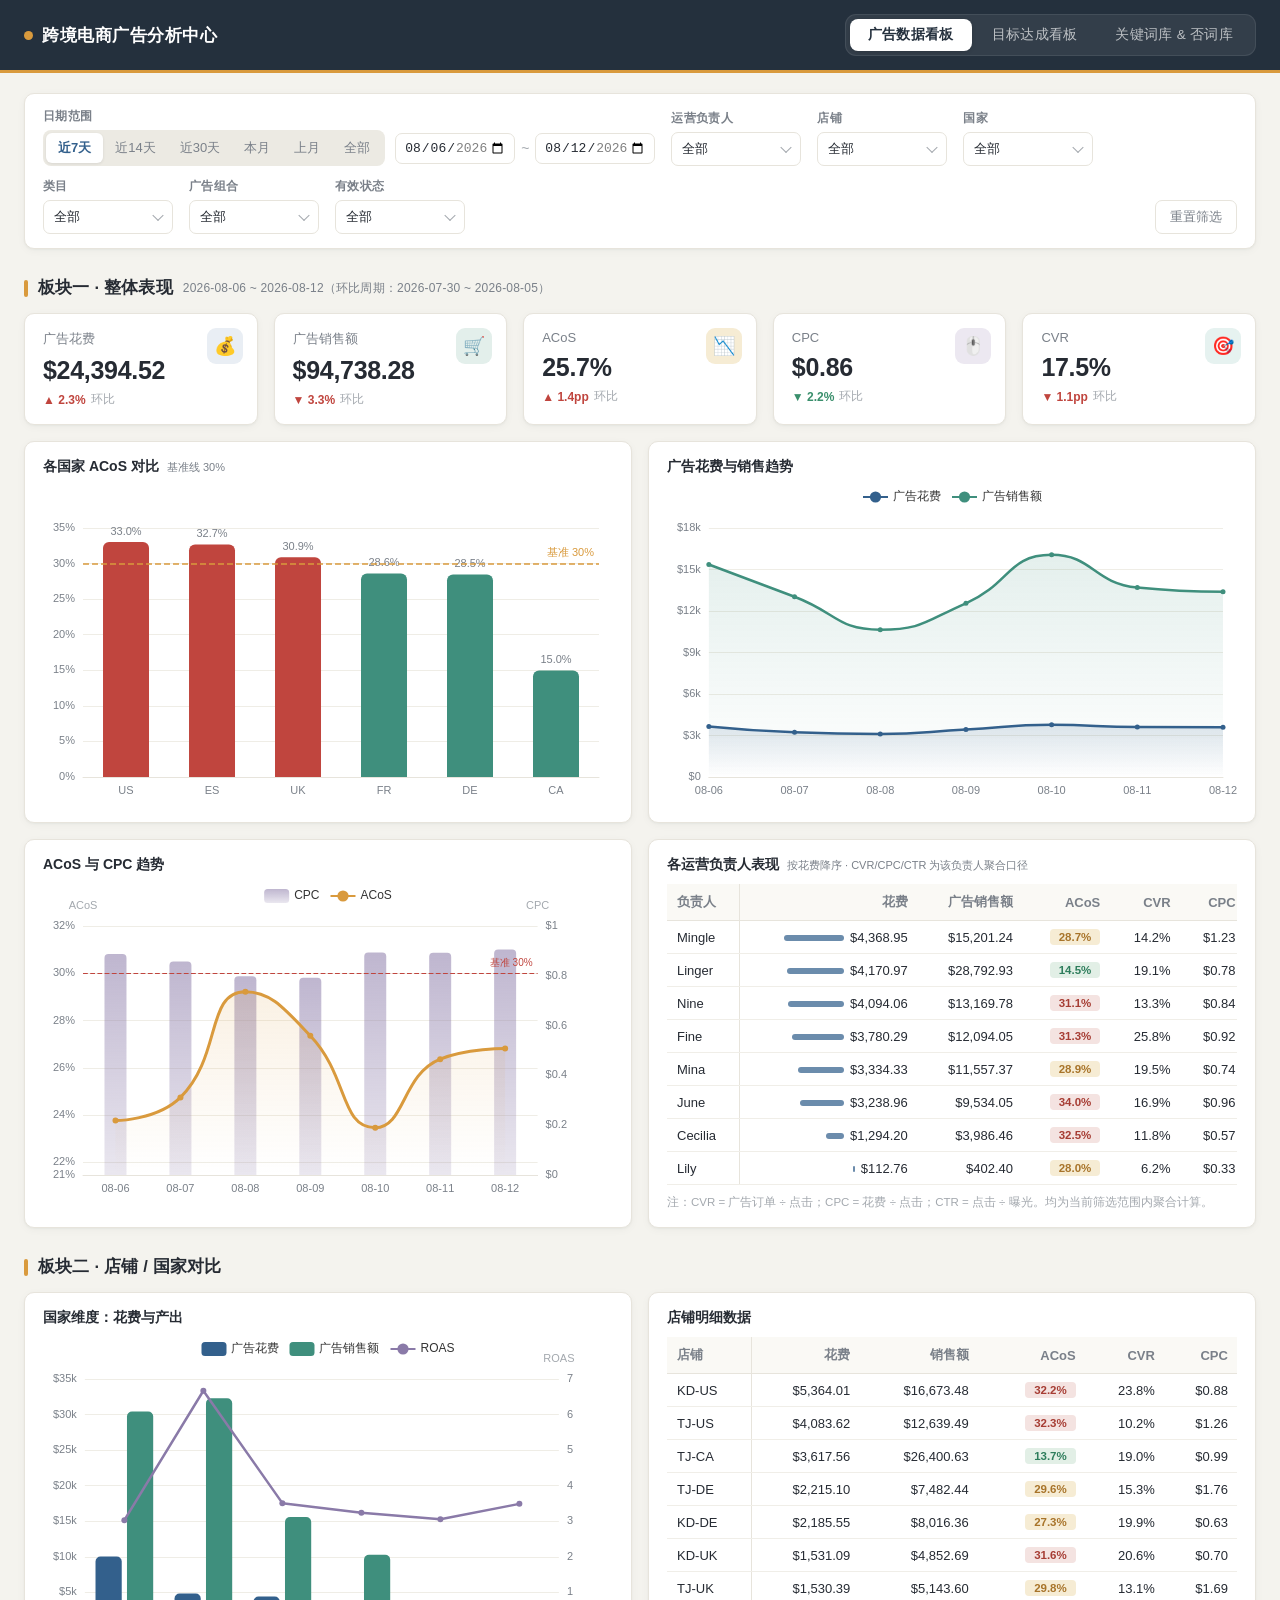
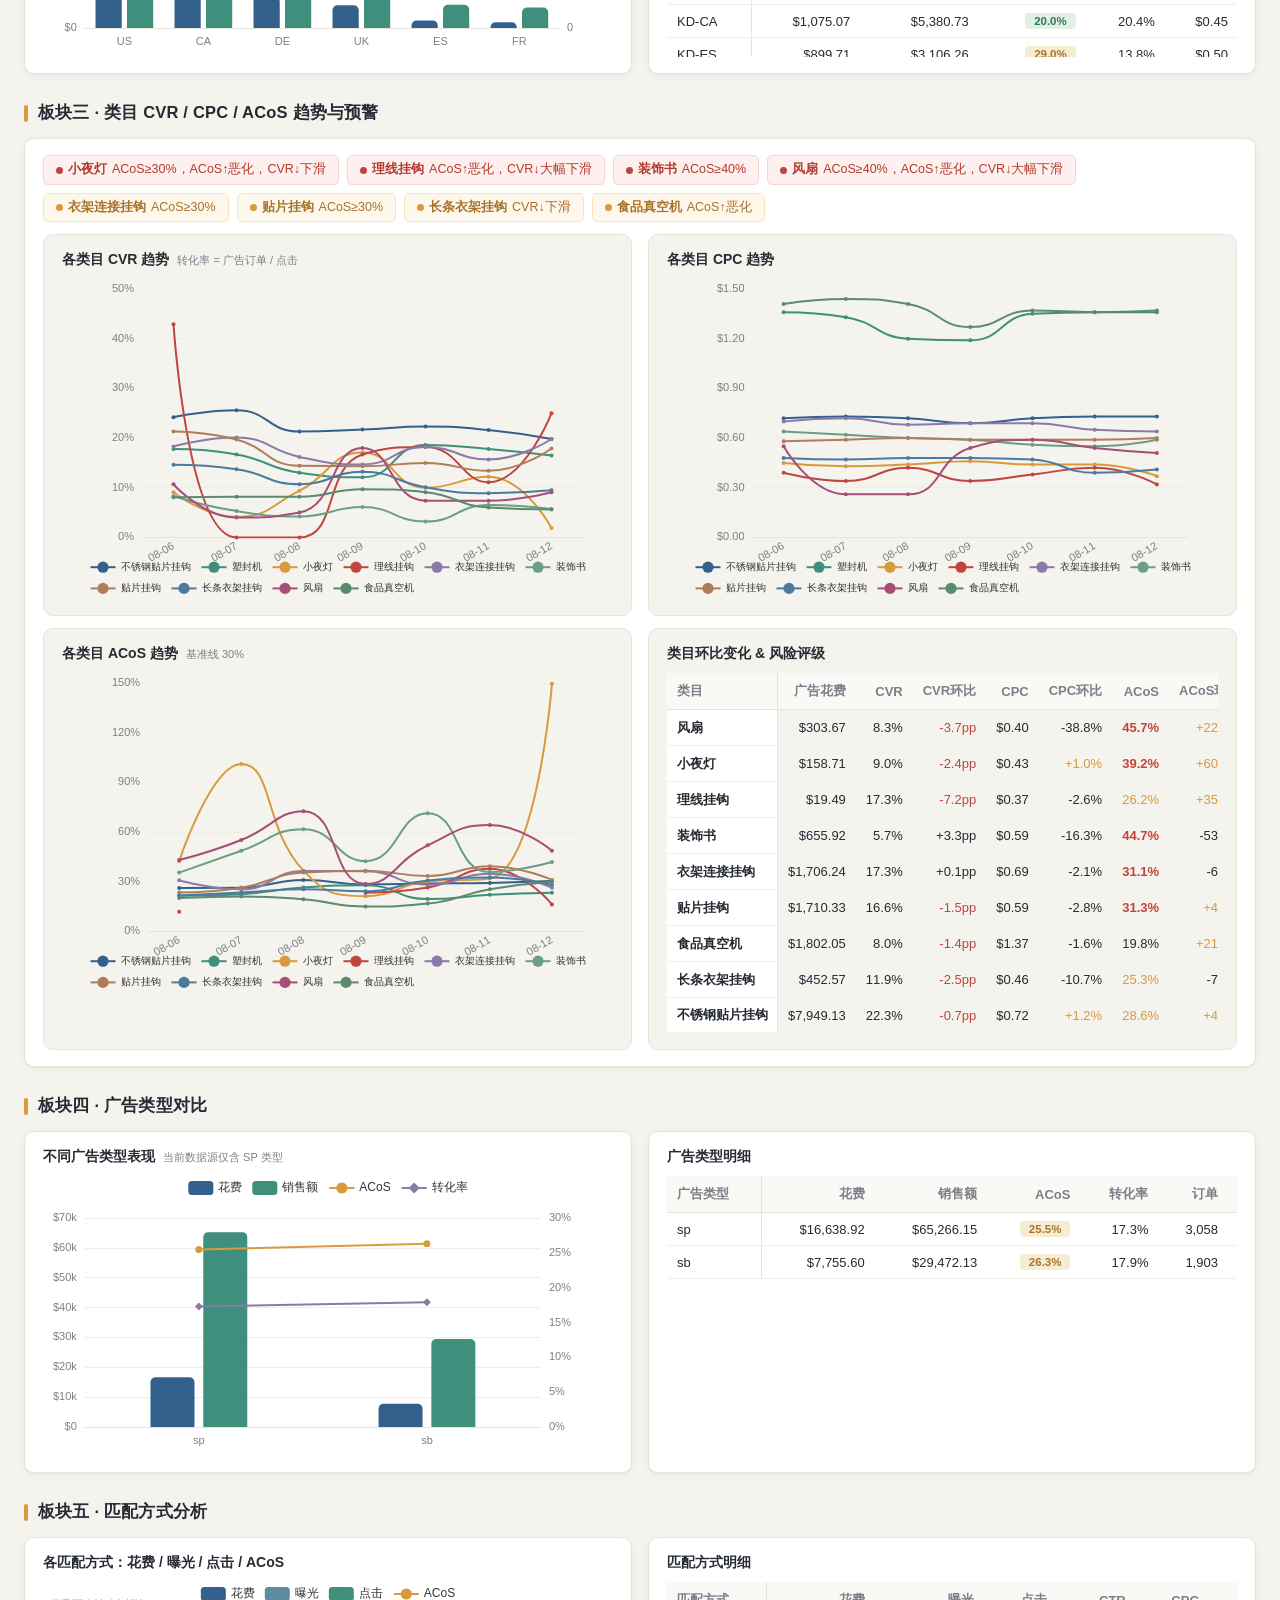
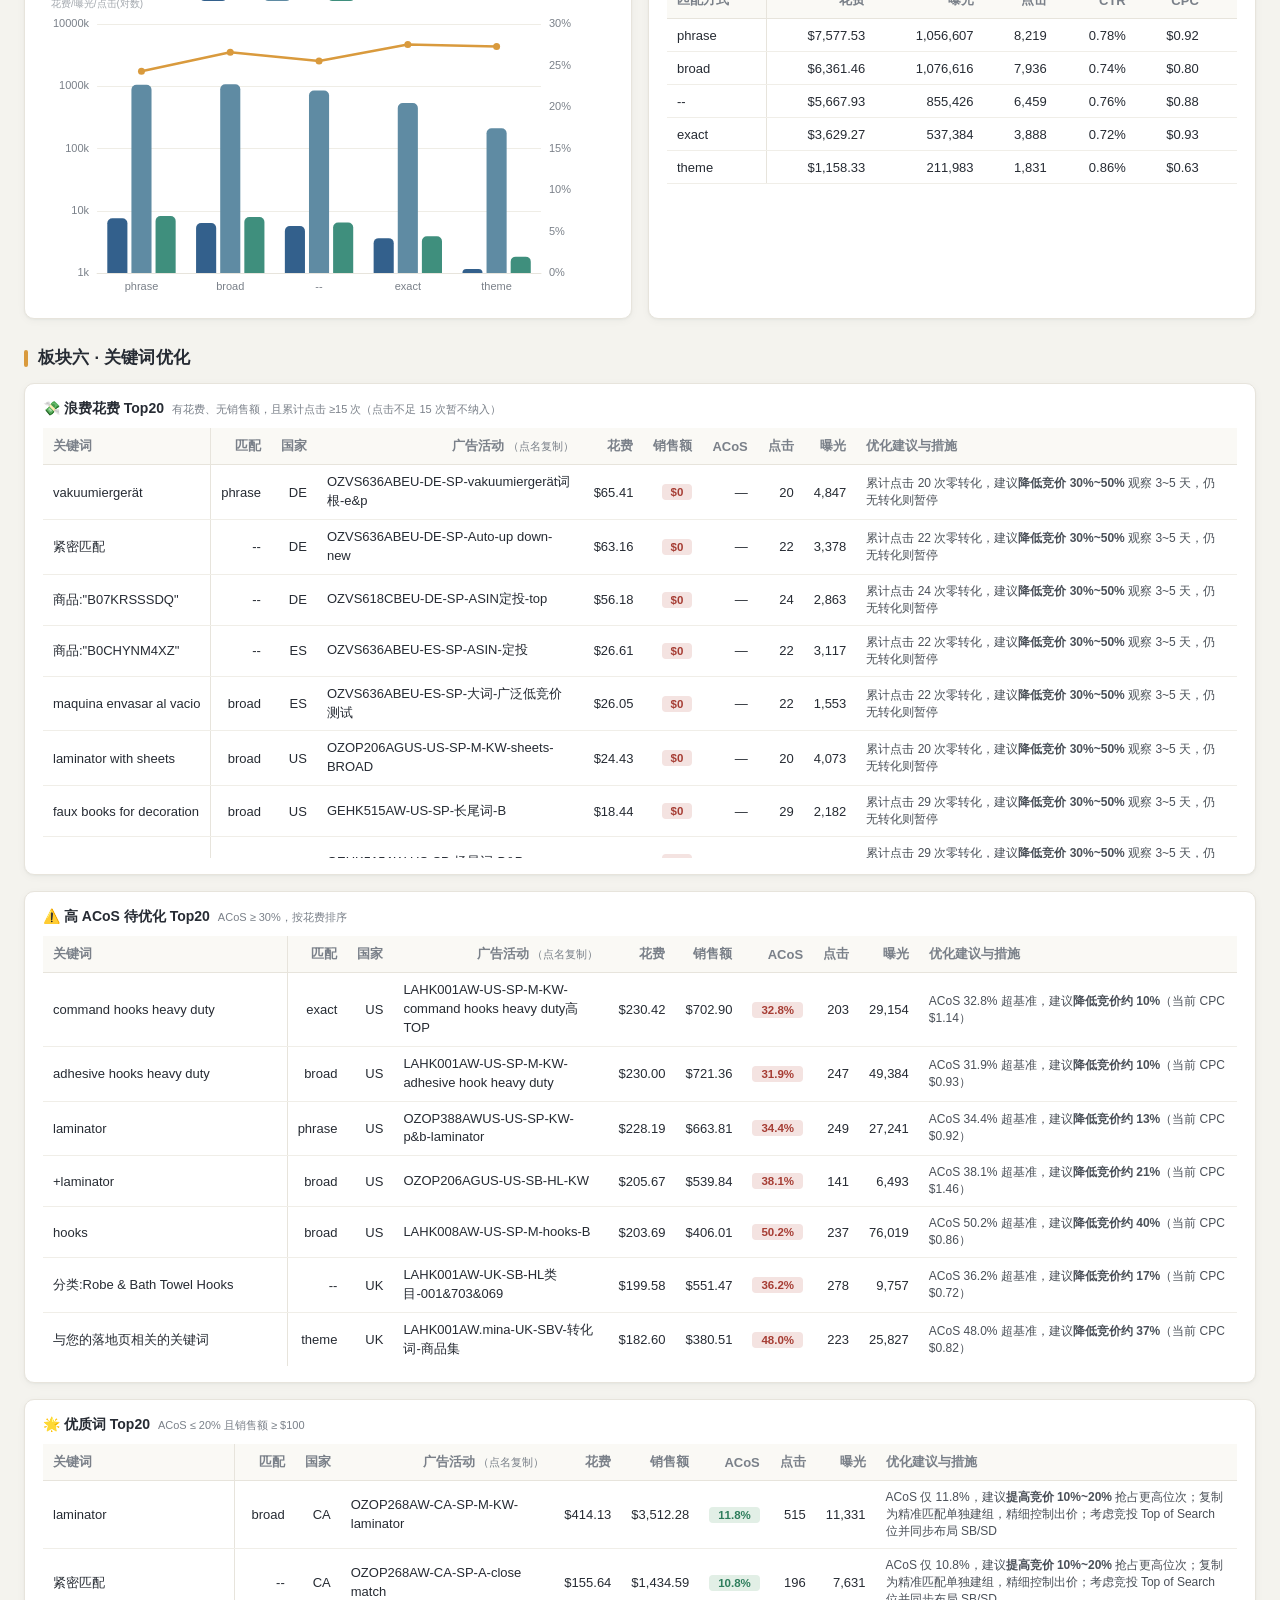
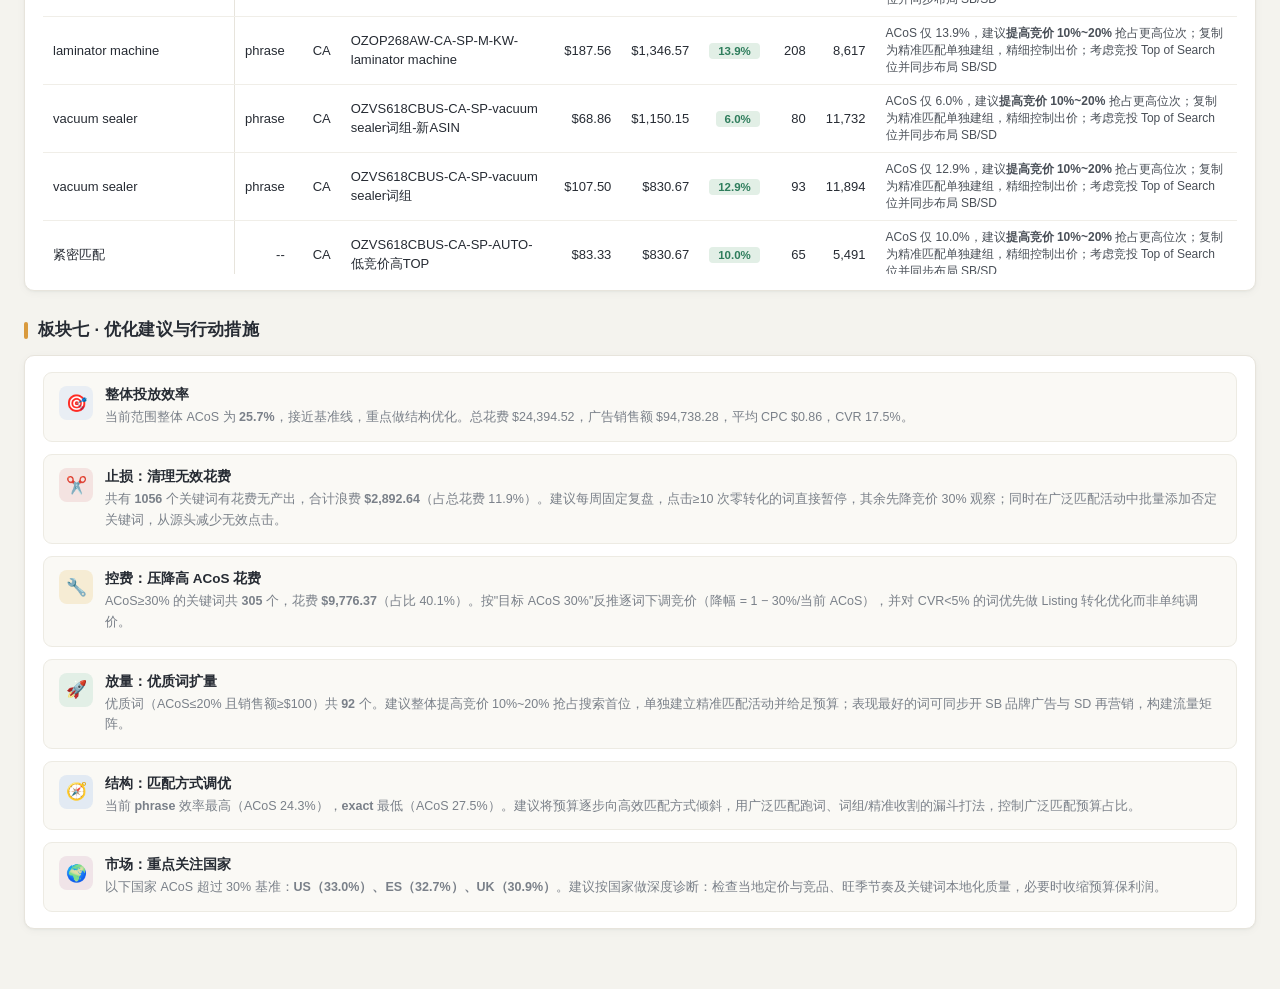
==== llm_dashboard/dashboard/index.html @ 94904b31 "2026-08-14: 数据刷新(SB数据并入, kw 63K行 日期06-01~08-12)+bump ?v=20260814d1" ====
<!DOCTYPE html>
<html lang="zh-CN">
<head>
<meta charset="UTF-8">
<meta name="viewport" content="width=device-width, initial-scale=1.0">
<title>广告数据看板 · 跨境电商广告分析</title>
<link rel="stylesheet" href="assets/common.css?v=20260814d1">
</head>
<body>
<header class="topbar">
  <div class="logo"><span class="dot"></span>跨境电商广告分析中心</div>
  <nav>
    <a class="active" href="index.html">广告数据看板</a>
    <a href="target.html">目标达成看板</a>
    <a href="keywords.html">关键词库 & 否词库</a>
  </nav>
</header>

<div class="page">
  <!-- 筛选栏 -->
  <div class="filterbar" id="filterbar">
    <div class="f-item" style="min-width:340px">
      <label>日期范围</label>
      <div id="f-date" style="display:flex;gap:10px;flex-wrap:wrap;align-items:center"></div>
    </div>
    <div class="f-item"><label>运营负责人</label><div id="f-owner"></div></div>
    <div class="f-item"><label>店铺</label><div id="f-shop"></div></div>
    <div class="f-item"><label>国家</label><div id="f-country"></div></div>
    <div class="f-item"><label>类目</label><div id="f-cat"></div></div>
    <div class="f-item"><label>广告组合</label><div id="f-port"></div></div>
    <div class="f-item"><label>有效状态</label><div id="f-status"></div></div>
    <div class="f-actions"><button class="btn-reset" id="btn-reset">重置筛选</button></div>
  </div>

  <!-- 板块1 整体表现 -->
  <div class="sec-title"><span class="bar"></span>板块一 · 整体表现 <span class="sub" id="range-label"></span></div>
  <div class="grid g-kpi" id="kpi-row"></div>
  <div class="grid g-2" style="margin-top:16px">
    <div class="card">
      <h3>各国家 ACoS 对比 <span class="hint">基准线 30%</span></h3>
      <div id="ch-country-acos" class="chart"></div>
    </div>
    <div class="card">
      <h3>广告花费与销售趋势</h3>
      <div id="ch-trend-spend" class="chart"></div>
    </div>
  </div>
  <div class="grid g-2" style="margin-top:16px">
    <div class="card">
      <h3>ACoS 与 CPC 趋势</h3>
      <div id="ch-trend-acos" class="chart"></div>
    </div>
    <div class="card">
      <h3>各运营负责人表现 <span class="hint">按花费降序 · CVR/CPC/CTR 为该负责人聚合口径</span></h3>
      <div class="tbl-wrap" style="max-height:320px;overflow-y:auto">
        <table class="tbl" id="tbl-owner"></table>
      </div>
      <div class="footnote">注：CVR = 广告订单 ÷ 点击；CPC = 花费 ÷ 点击；CTR = 点击 ÷ 曝光。均为当前筛选范围内聚合计算。</div>
    </div>
  </div>

  <!-- 板块2 店铺/国家对比 -->
  <div class="sec-title"><span class="bar"></span>板块二 · 店铺 / 国家对比</div>
  <div class="grid g-2">
    <div class="card">
      <h3>国家维度：花费与产出</h3>
      <div id="ch-country-io" class="chart"></div>
    </div>
    <div class="card">
      <h3>店铺明细数据</h3>
      <div class="tbl-wrap" style="max-height:320px;overflow-y:auto">
        <table class="tbl" id="tbl-shop"></table>
      </div>
    </div>
  </div>

  <!-- 板块3 类目CVR/CPC/ACoS趋势 -->
  <div class="sec-title"><span class="bar"></span>板块三 · 类目 CVR / CPC / ACoS 趋势与预警</div>
  <div class="card">
    <div class="alert-bar" id="alert-bar"></div>
    <div class="grid g-2" style="margin-top:12px">
      <div class="card" style="box-shadow:none;border:1px solid var(--line);background:var(--bg)">
        <h3>各类目 CVR 趋势 <span class="hint">转化率 = 广告订单 / 点击</span></h3>
        <div id="ch-cat-cvr" class="chart"></div>
      </div>
      <div class="card" style="box-shadow:none;border:1px solid var(--line);background:var(--bg)">
        <h3>各类目 CPC 趋势</h3>
        <div id="ch-cat-cpc" class="chart"></div>
      </div>
    </div>
    <div class="grid g-2" style="margin-top:12px">
      <div class="card" style="box-shadow:none;border:1px solid var(--line);background:var(--bg)">
        <h3>各类目 ACoS 趋势 <span class="hint">基准线 30%</span></h3>
        <div id="ch-cat-acos" class="chart"></div>
      </div>
      <div class="card" style="box-shadow:none;border:1px solid var(--line);background:var(--bg)">
        <h3>类目环比变化 & 风险评级</h3>
        <div class="tbl-wrap" style="max-height:360px;overflow-y:auto">
          <table class="tbl" id="tbl-cat-risk"></table>
        </div>
      </div>
    </div>
  </div>

  <!-- 板块4 广告类型 -->
  <div class="sec-title"><span class="bar"></span>板块四 · 广告类型对比</div>
  <div class="grid g-2">
    <div class="card">
      <h3>不同广告类型表现 <span class="hint">当前数据源仅含 SP 类型</span></h3>
      <div id="ch-adtype" class="chart chart-sm"></div>
    </div>
    <div class="card">
      <h3>广告类型明细</h3>
      <div class="tbl-wrap"><table class="tbl" id="tbl-adtype"></table></div>
    </div>
  </div>

  <!-- 板块5 匹配方式 -->
  <div class="sec-title"><span class="bar"></span>板块五 · 匹配方式分析</div>
  <div class="grid g-2">
    <div class="card">
      <h3>各匹配方式：花费 / 曝光 / 点击 / ACoS</h3>
      <div id="ch-match" class="chart"></div>
    </div>
    <div class="card">
      <h3>匹配方式明细</h3>
      <div class="tbl-wrap"><table class="tbl" id="tbl-match"></table></div>
    </div>
  </div>

  <!-- 板块6 关键词优化 -->
  <div class="sec-title"><span class="bar"></span>板块六 · 关键词优化</div>
  <div class="card">
    <h3>💸 浪费花费 Top20 <span class="hint">有花费、无销售额，且累计点击 ≥15 次（点击不足 15 次暂不纳入）</span></h3>
    <div class="tbl-wrap" style="max-height:430px;overflow-y:auto"><table class="tbl" id="tbl-waste"></table></div>
  </div>
  <div class="card" style="margin-top:16px">
    <h3>⚠️ 高 ACoS 待优化 Top20 <span class="hint">ACoS ≥ 30%，按花费排序</span></h3>
    <div class="tbl-wrap" style="max-height:430px;overflow-y:auto"><table class="tbl" id="tbl-highacos"></table></div>
  </div>
  <div class="card" style="margin-top:16px">
    <h3>🌟 优质词 Top20 <span class="hint">ACoS ≤ 20% 且销售额 ≥ $100</span></h3>
    <div class="tbl-wrap" style="max-height:430px;overflow-y:auto"><table class="tbl" id="tbl-good"></table></div>
  </div>

  <!-- 板块7 建议 -->
  <div class="sec-title"><span class="bar"></span>板块七 · 优化建议与行动措施</div>
  <div class="card">
    <div class="advice" id="advice-list"></div>
  </div>
</div>

<script src="assets/echarts.min.js"></script>
<script src="data/kw_data.js?v=20260814d1"></script>
<script src="assets/common.js?v=20260814d1"></script>
<script src="assets/ads.js?v=20260814d1"></script>
</body>
</html>
---- llm_dashboard/dashboard/assets/common.css ----
/* ================= 跨境电商广告看板 公共样式（编辑风格配色 v2） ================= */
:root {
  --bg: #f4f3ee;            /* 暖纸色背景 */
  --card: #ffffff;
  --text: #262b33;          /* 墨色正文 */
  --text-2: #7a8089;
  --line: #e7e4dc;          /* 暖灰分隔线 */
  --primary: #33608c;       /* 墨蓝主色 */
  --primary-soft: #e9eef4;
  --teal: #3f8f7d;
  --orange: #d99a3d;
  --red: #c0453e;
  --green: #3a8f6c;
  --purple: #8a7aa8;        /* 灰紫（弱化使用） */
  --ink: #24303d;           /* 顶栏深墨蓝 */
  --shadow: 0 1px 2px rgba(38, 43, 51, .04), 0 2px 8px rgba(38, 43, 51, .04);
  --radius: 10px;
  font-size: 14px;
}
* { box-sizing: border-box; margin: 0; padding: 0; }
html, body { background: var(--bg); color: var(--text);
  font-family: "PingFang SC", "Microsoft YaHei", "Segoe UI", -apple-system, sans-serif; }

/* ---------- 顶部导航 ---------- */
.topbar {
  position: sticky; top: 0; z-index: 100;
  background: var(--ink);
  color: #fff; padding: 14px 24px;
  display: flex; align-items: center; gap: 18px; flex-wrap: wrap;
  border-bottom: 3px solid var(--orange);
}
.topbar .logo { font-size: 17px; font-weight: 700; letter-spacing: .5px; display:flex; align-items:center; gap:9px;}
.topbar .logo .dot { width:9px; height:9px; border-radius:50%; background: var(--orange); }
.topbar nav {
  display: flex; align-items: center; gap: 2px; margin-left: auto;
  background: rgba(255,255,255,.07); padding: 4px; border-radius: 11px;
  border: 1px solid rgba(255,255,255,.08);
}
.topbar nav a {
  color: rgba(255,255,255,.68); text-decoration: none; padding: 7px 18px;
  border-radius: 8px; font-weight: 500; transition: .2s; font-size: 13.5px;
  letter-spacing: .3px; white-space: nowrap;
}
.topbar nav a:hover { background: rgba(255,255,255,.12); color:#fff; }
.topbar nav a.active {
  background: #fff; color: var(--ink); font-weight: 600;
  box-shadow: 0 1px 4px rgba(0,0,0,.14);
}
.topbar nav a.active:hover { background:#fff; color: var(--ink); }

.page { max-width: 1440px; margin: 0 auto; padding: 20px 24px 60px; }

/* ---------- 筛选栏 ---------- */
.filterbar {
  background: var(--card); border-radius: var(--radius);
  border: 1px solid var(--line); box-shadow: var(--shadow);
  padding: 14px 18px; margin-bottom: 18px;
  display: flex; flex-wrap: wrap; gap: 12px 16px; align-items: flex-end;
  position: relative; z-index: 50;
}
.f-item { display: flex; flex-direction: column; gap: 5px; min-width: 130px; }
.f-item > label { font-size: 12px; color: var(--text-2); font-weight: 600; letter-spacing: .3px; }
.f-actions { margin-left: auto; display:flex; gap:8px; align-items:flex-end; }
.btn-reset {
  border: 1px solid var(--line); background: #fff; color: var(--text-2);
  padding: 7px 14px; border-radius: 7px; cursor: pointer; font-size: 13px; transition:.15s;
}
.btn-reset:hover { color: var(--primary); border-color: var(--primary); }

/* 日期段按钮 */
.seg { display: flex; background: #eceae3; border-radius: 8px; padding: 3px; flex-wrap: wrap; }
.seg button {
  border: 0; background: transparent; padding: 6px 12px; border-radius: 6px;
  cursor: pointer; font-size: 13px; color: var(--text-2); white-space: nowrap; transition:.15s;
}
.seg button.on { background: #fff; color: var(--primary); font-weight: 600; box-shadow: 0 1px 3px rgba(38,43,51,.10); }
.date-inputs { display: flex; align-items: center; gap: 6px; }
.date-inputs input[type="date"] {
  border: 1px solid var(--line); border-radius: 7px; padding: 6px 8px;
  font-size: 13px; color: var(--text); background: #fff; outline: none;
}
.date-inputs input[type="date"]:focus { border-color: var(--primary); }

/* 多选下拉 */
.msel { position: relative; }
.msel-btn {
  border: 1px solid var(--line); background: #fff; border-radius: 7px;
  padding: 7px 30px 7px 10px; font-size: 13px; cursor: pointer; min-width: 130px;
  max-width: 210px; text-align: left; color: var(--text);
  white-space: nowrap; overflow: hidden; text-overflow: ellipsis; position: relative;
}
.msel-btn::after {
  content: ""; position: absolute; right: 10px; top: 50%;
  width: 7px; height: 7px; border-right: 1.6px solid #a3a8ae; border-bottom: 1.6px solid #a3a8ae;
  transform: translateY(-70%) rotate(45deg); transition: .2s;
}
.msel.open .msel-btn { border-color: var(--primary); box-shadow: 0 0 0 3px rgba(51,96,140,.12); }
.msel.open .msel-btn::after { transform: translateY(-30%) rotate(-135deg); }
.msel-panel {
  display: none; position: absolute; top: calc(100% + 6px); left: 0; z-index: 200;
  background: #fff; border: 1px solid var(--line); border-radius: 9px;
  box-shadow: 0 8px 28px rgba(38,43,51,.13); min-width: 210px; max-height: 300px;
  overflow: auto; padding: 6px;
}
.msel.open .msel-panel { display: block; }
.msel-tools { display: flex; gap: 6px; padding: 4px 6px 8px; border-bottom: 1px solid var(--line); margin-bottom: 4px;}
.msel-tools a { font-size: 12px; color: var(--primary); cursor: pointer; text-decoration:none; }
.msel-search { width:100%; border:1px solid var(--line); border-radius:6px; padding:5px 8px; font-size:12px; margin-bottom:6px; outline:none;}
.msel-opt {
  display: flex; align-items: center; gap: 8px; padding: 6px 8px; border-radius: 6px;
  cursor: pointer; font-size: 13px; user-select: none;
}
.msel-opt:hover { background: var(--primary-soft); }
.msel-opt input { accent-color: var(--primary); cursor:pointer; }
.msel-opt .cnt { margin-left:auto; color:#b3b6ae; font-size:11px; }

/* ---------- 区块 ---------- */
.sec-title {
  display: flex; align-items: center; gap: 10px; margin: 28px 0 14px;
  font-size: 16.5px; font-weight: 700; letter-spacing: .2px;
}
.sec-title .bar { width: 4px; height: 17px; border-radius: 2px; background: var(--orange); }
.sec-title .sub { font-size: 12px; color: var(--text-2); font-weight: 400; }

.grid { display: grid; gap: 16px; }
.g-kpi { grid-template-columns: repeat(auto-fit, minmax(210px, 1fr)); }
.g-2 { grid-template-columns: repeat(auto-fit, minmax(420px, 1fr)); }
@media (max-width: 560px) { .g-2 { grid-template-columns: 1fr; } }

.card {
  background: var(--card); border-radius: var(--radius);
  border: 1px solid var(--line); box-shadow: var(--shadow);
  padding: 16px 18px; min-width: 0;
}
.card h3 { font-size: 14px; font-weight: 600; margin-bottom: 10px; color: var(--text); display:flex; align-items:center; gap:8px;}
.card h3 .hint { font-size: 11px; color: var(--text-2); font-weight: 400; }

/* KPI 卡 */
.kpi { position: relative; overflow: hidden; }
.kpi .k-label { font-size: 13px; color: var(--text-2); display:flex; align-items:center; gap:6px; }
.kpi .k-value { font-size: 25px; font-weight: 700; margin: 8px 0 6px; letter-spacing:-.3px;
  font-variant-numeric: tabular-nums; }
.kpi .k-delta { font-size: 12px; display: flex; align-items: center; gap: 5px; color: var(--text-2); flex-wrap:wrap;}
.kpi .k-delta b { font-weight: 600; }
.delta-up { color: var(--red); }
.delta-down { color: var(--green); }
.delta-flat { color: var(--text-2); }
.kpi .k-ico {
  position:absolute; right:14px; top:14px; width: 36px; height: 36px; border-radius: 9px;
  display: flex; align-items: center; justify-content: center; font-size: 18px;
}

.chart { width: 100%; height: 320px; }
.chart-lg { height: 380px; }
.chart-sm { height: 280px; }

/* ---------- 表格 ---------- */
.tbl-wrap { overflow-x: auto; }
table.tbl { width: 100%; border-collapse: collapse; font-size: 13px; min-width: 640px;
  font-variant-numeric: tabular-nums; }
.tbl th {
  text-align: right; padding: 9px 10px; color: var(--text-2); font-weight: 600;
  border-bottom: 1.5px solid var(--line); white-space: nowrap; background:#faf9f5;
  position: sticky; top: 0; z-index: 2;
}
.tbl th:first-child, .tbl td:first-child { text-align: left; }
/* 首列冻结：不随横向滚动 */
.tbl td:first-child {
  position: sticky; left: 0; z-index: 1; background: #fff;
  box-shadow: inset -1px 0 0 var(--line);
}
.tbl th:first-child {
  position: sticky; left: 0; z-index: 3;
  box-shadow: inset -1px 0 0 var(--line);
}
.tbl td { padding: 8px 10px; text-align: right; border-bottom: 1px solid #f0eee8; white-space: nowrap; }
.tbl tbody tr:hover { background: #f7f6f1; }
.tbl tbody tr:hover td:first-child { background: #f7f6f1; }
.tbl td.dim { font-weight: 500; }
.tbl td.wrap { white-space: normal; min-width: 220px; text-align: left; }
/* 关键词优化表：广告活动完整显示 + 点击复制 */
.tbl td.kw-act {
  text-align: left; white-space: normal;
  min-width: 200px; max-width: 300px;
  font-weight: 500; color: var(--text);
  cursor: pointer; line-height: 1.45;
  transition: background .15s, color .15s;
}
.tbl td.kw-act:hover { background: #eef4fb; color: var(--primary); }
.tbl td.kw-act.copied { background: #e2efe6; color: var(--green); }
.tbl td.kw-act .copy-flag {
  display: inline-block; margin-left: 6px; font-size: 10.5px; font-weight: 600;
  color: #fff; background: var(--green); padding: 1px 6px; border-radius: 3px; vertical-align: middle;
}
.copy-hint { font-weight: 400; color: var(--text-2); font-size: 11px; }
.tbl td.kw-name { cursor: pointer; transition: background .15s, color .15s; }
.tbl td.kw-name:hover { background: #eef4fb; color: var(--primary); }
.tbl td.kw-name.copied { background: #e2efe6; color: var(--green); }
.tbl td.kw-name .copy-flag { display: inline-block; margin-left: 6px; font-size: 10.5px; font-weight: 600; color: #fff; background: var(--green); padding: 1px 6px; border-radius: 3px; vertical-align: middle; }
.tag { display:inline-block; padding: 2px 9px; border-radius: 4px; font-size: 11.5px; font-weight:600; }
.tag-red { background:#f4e3e1; color:#a63d34; }
.tag-green { background:#e2efe6; color:#2e7d5c; }
.tag-orange { background:#f6ecd4; color:#a8742a; }
.tag-blue { background:#e2eaf3; color:#33608c; }
.bar-in-cell { display:inline-block; height: 6px; border-radius: 3px; background: var(--primary); opacity:.72; vertical-align: middle; margin-right:6px;}

/* 建议列表 */
.advice { display: flex; flex-direction: column; gap: 12px; }
.advice-item {
  display: flex; gap: 12px; padding: 13px 15px; border-radius: 9px;
  background: #faf9f5; border: 1px solid #edebe3;
}
.advice-item .a-ico {
  flex: 0 0 34px; height: 34px; border-radius: 8px; display: flex;
  align-items: center; justify-content: center; font-size: 17px;
}
.advice-item .a-tit { font-weight: 600; font-size: 13.5px; margin-bottom: 3px; }
.advice-item .a-txt { font-size: 12.5px; color: var(--text-2); line-height: 1.65; }

.empty-tip { text-align:center; color:#a3a8ae; padding: 30px 0; font-size:13px; }
.footnote { color:#a3a8ae; font-size:11.5px; margin-top:8px; line-height:1.6;}

/* 预警条 */
.alert-bar { display:flex; flex-wrap:wrap; gap:8px; margin-bottom:4px; }
.alert-tag { display:inline-flex; align-items:center; gap:5px; padding:5px 12px; border-radius:5px; font-size:12.5px; font-weight:500; line-height:1.4; }
.alert-tag.danger { background:#fdf0ee; color:#b33a2e; border:1px solid #f5d5d0; }
.alert-tag.warning { background:#fef7eb; color:#a67128; border:1px solid #fbe4bc; }
.alert-tag.dot { padding-left: 8px; }
.alert-tag .a-dot { width:7px; height:7px; border-radius:50%; flex-shrink:0; }
.alert-tag .a-dot.rd { background:#c0453e; }
.alert-tag .a-dot.yl { background:#d99a3d; }

/* 预警表格风险标签 */
.tag-sm { display:inline-block; padding:2px 8px; font-size:11px; border-radius:3px; font-weight:600; }
.tag-sm.r3 { background:#fdf0ee; color:#b33a2e; }
.tag-sm.r2 { background:#fef7eb; color:#a67128; }
.tag-sm.r1 { background:#edf4f0; color:#2c6e50; }

/* 表格单元格着色 */
.td-neg { color: var(--red); font-weight: 500; }
.td-pos { color: var(--orange); font-weight: 500; }
.td-acos-hi { color: var(--red); font-weight: 600; }
.td-acos-md { color: var(--orange); font-weight: 500; }

/* 进度环/进度条 */
.prog-wrap { display:flex; align-items:center; gap:8px; }
.prog { flex:1; height: 8px; background: #edeae3; border-radius: 4px; overflow: hidden; }
.prog > i { display: block; height: 100%; border-radius: 4px; background: var(--primary); transition: width .4s; }
.prog > i.warn { background: var(--red); }
.prog > i.good { background: var(--green); }

@media (max-width: 768px) {
  .page { padding: 14px 12px 50px; }
  .topbar { padding: 12px 14px; }
  .filterbar { padding: 12px; }
  .f-item { min-width: 46%; flex: 1; }
  .chart { height: 260px; }
  .chart-lg { height: 300px; }
  .kpi .k-value { font-size: 22px; }
}
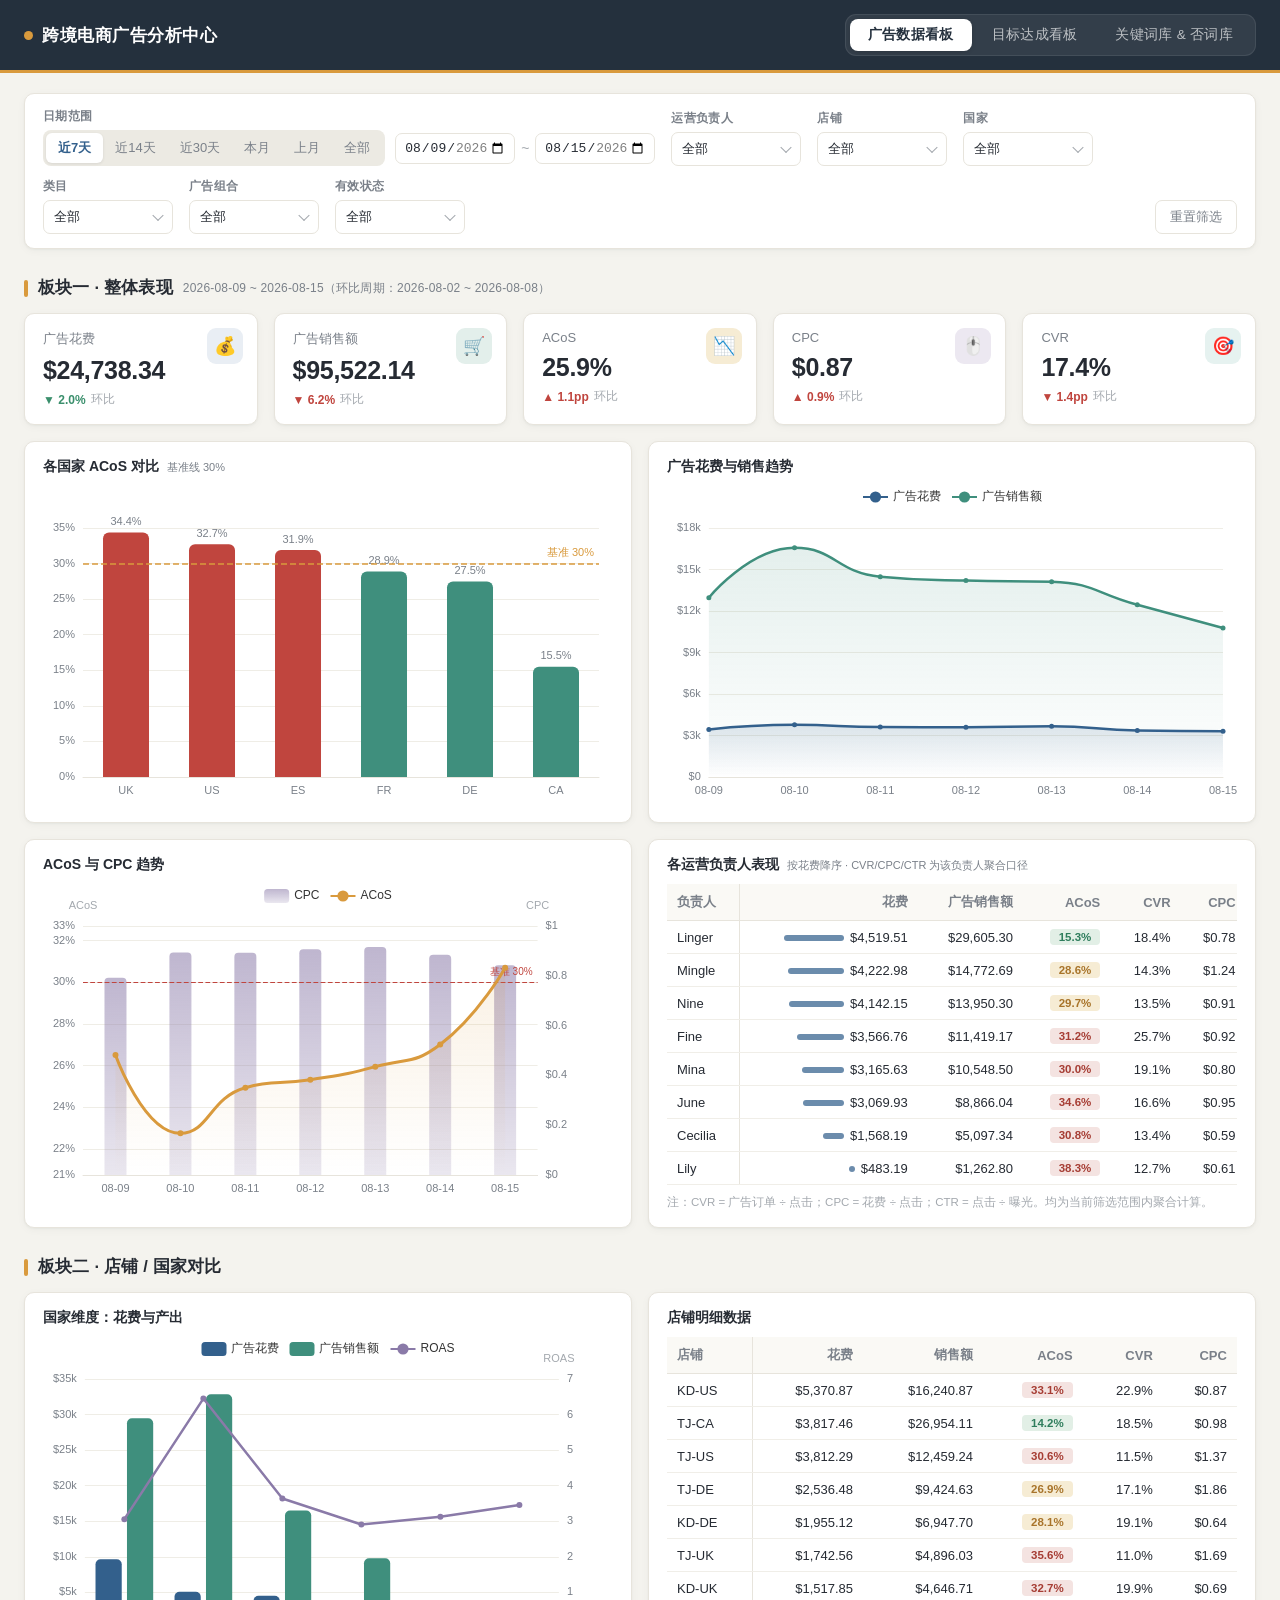
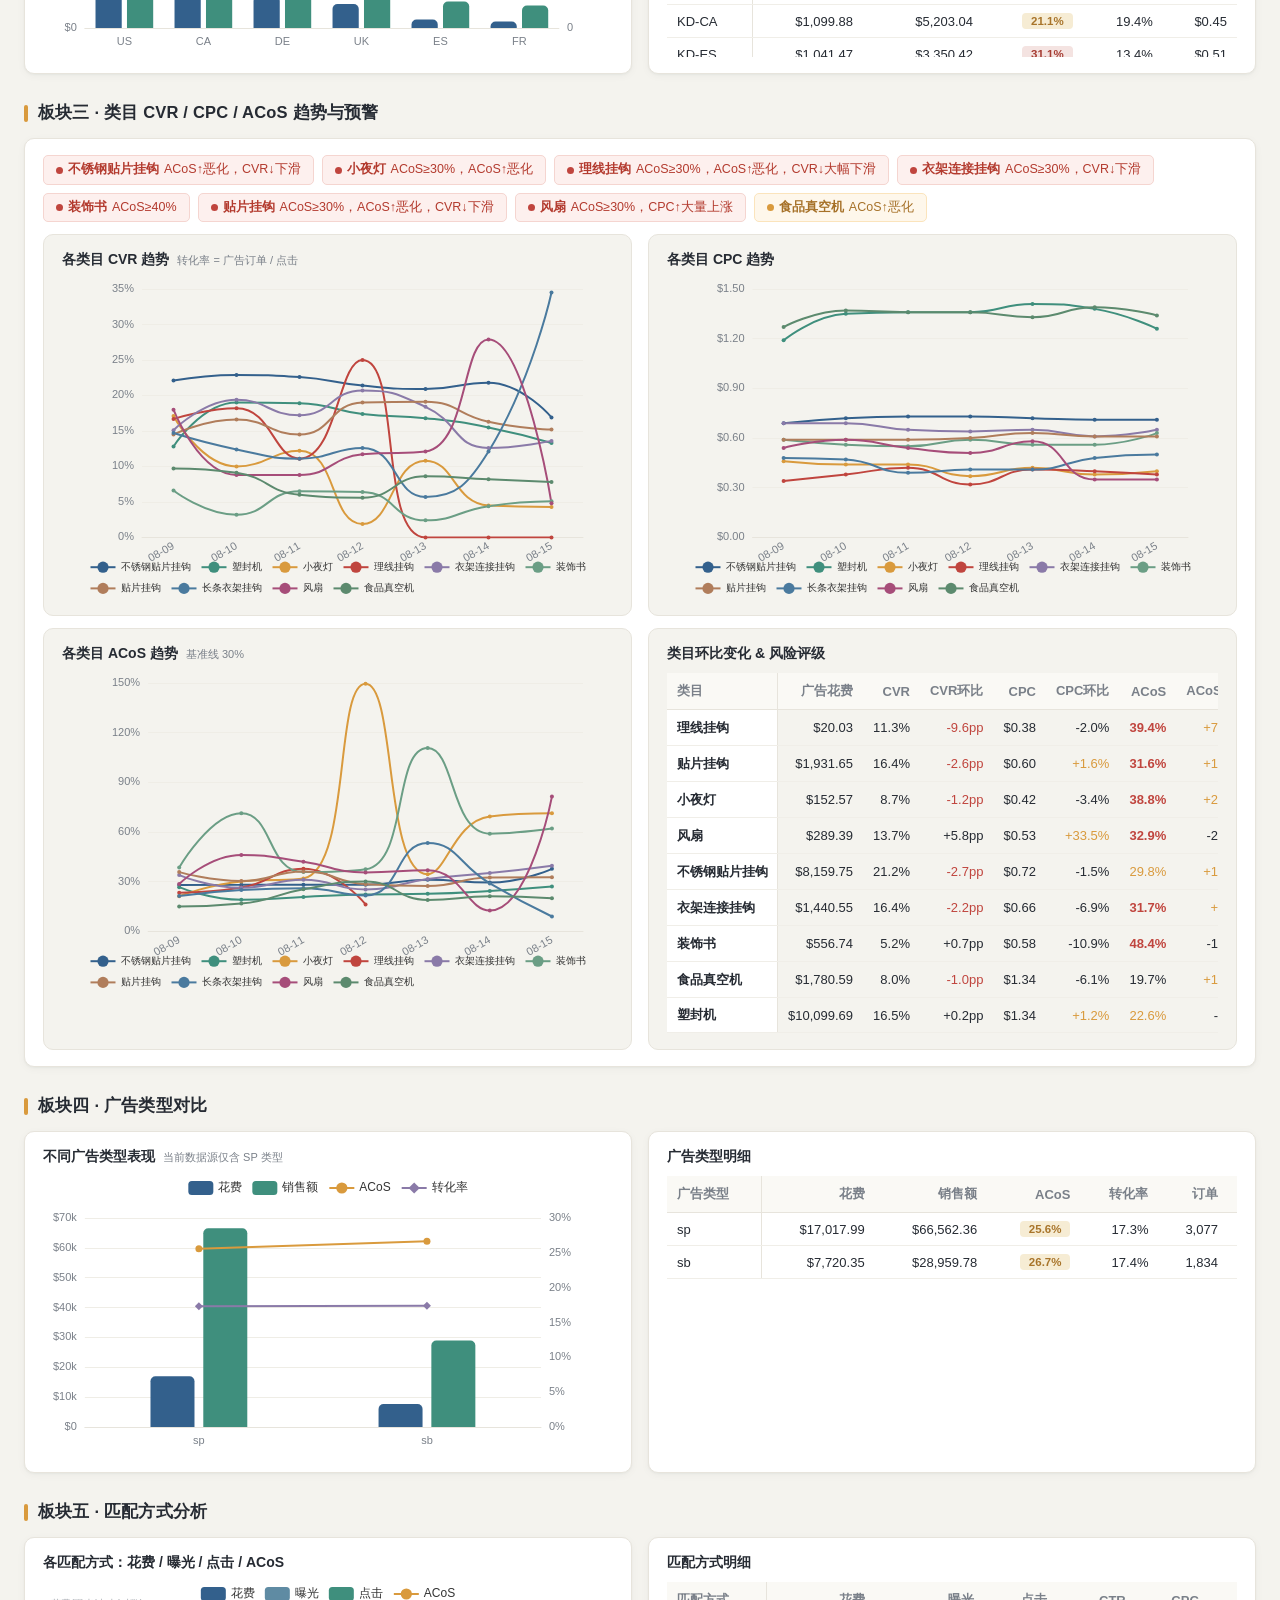
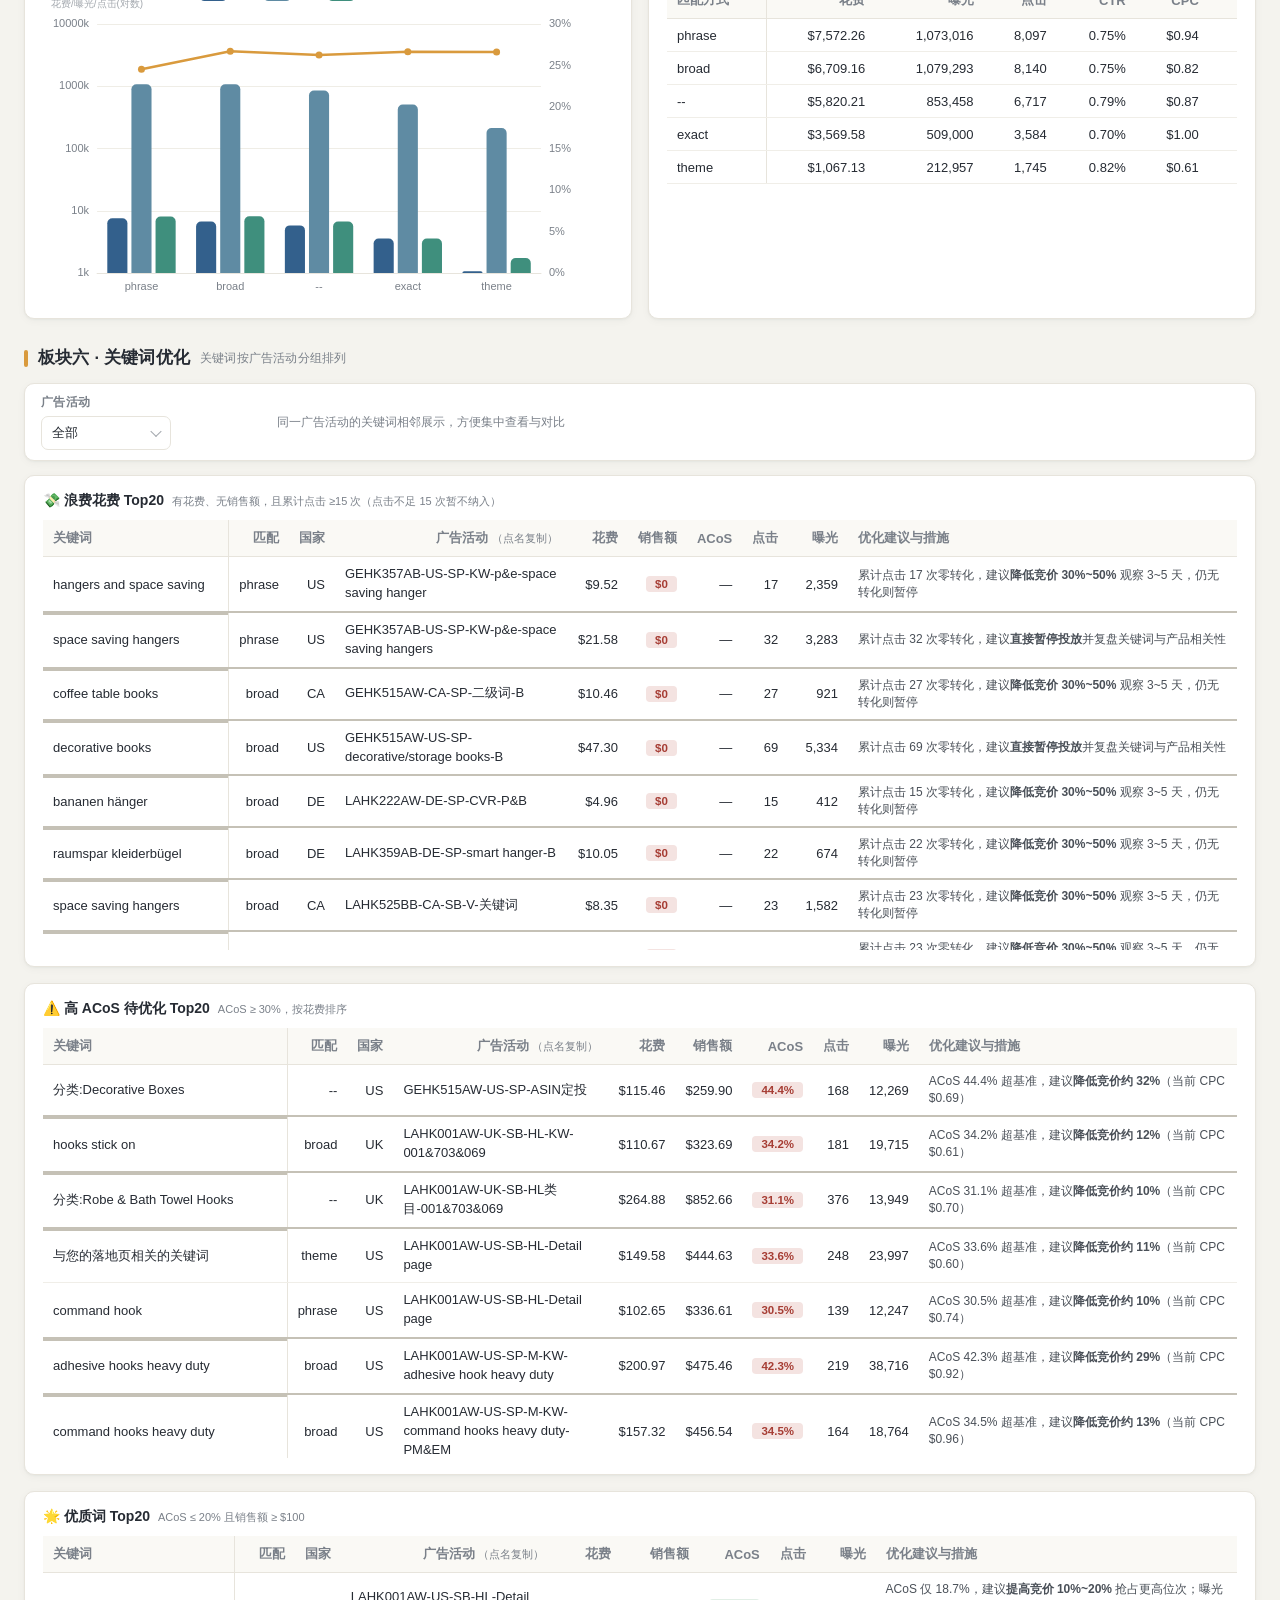
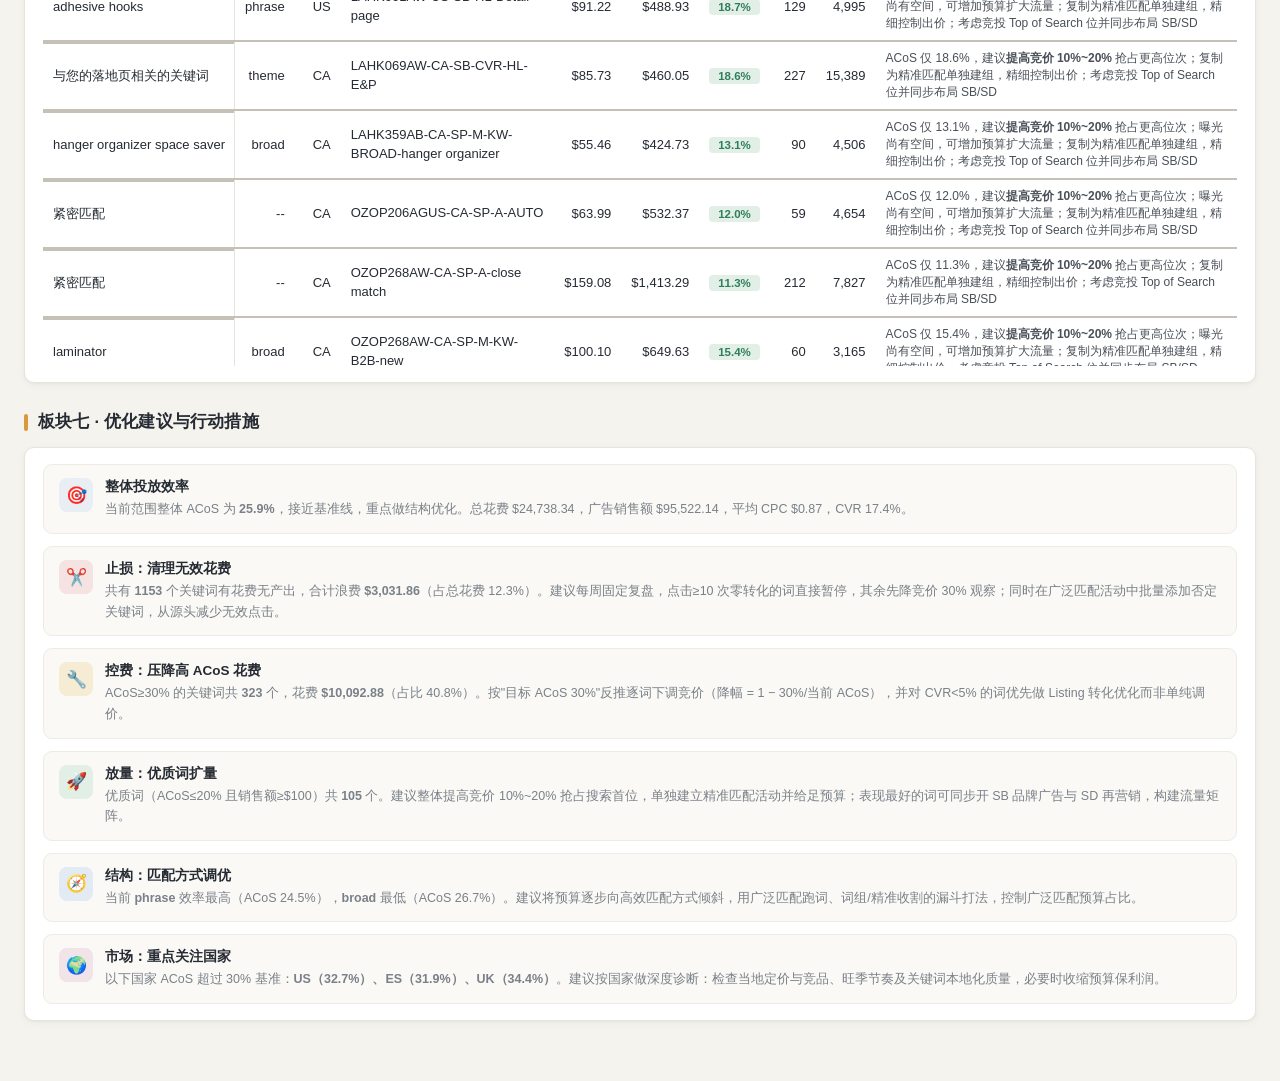
==== commit 12b4d5cc: "feat(dashboard): 板块六关键词按广告活动分组+筛选器，更新数据至08-15 v20260817d1" ====
--- a/llm_dashboard/dashboard/index.html
+++ b/llm_dashboard/dashboard/index.html
@@ -4,7 +4,7 @@
 <meta charset="UTF-8">
 <meta name="viewport" content="width=device-width, initial-scale=1.0">
 <title>广告数据看板 · 跨境电商广告分析</title>
-<link rel="stylesheet" href="assets/common.css?v=20260814d1">
+<link rel="stylesheet" href="assets/common.css?v=20260817d1">
 </head>
 <body>
 <header class="topbar">
@@ -129,7 +129,14 @@
   </div>
 
   <!-- 板块6 关键词优化 -->
-  <div class="sec-title"><span class="bar"></span>板块六 · 关键词优化</div>
+  <div class="sec-title"><span class="bar"></span>板块六 · 关键词优化 <span class="sub">关键词按广告活动分组排列</span></div>
+  <div class="card" style="padding:10px 16px;margin-bottom:14px;display:flex;gap:16px;align-items:center;flex-wrap:wrap">
+    <div class="f-item" style="min-width:220px">
+      <label>广告活动</label>
+      <div id="f-campaign"></div>
+    </div>
+    <span style="font-size:12px;color:var(--text-2)">同一广告活动的关键词相邻展示，方便集中查看与对比</span>
+  </div>
   <div class="card">
     <h3>💸 浪费花费 Top20 <span class="hint">有花费、无销售额，且累计点击 ≥15 次（点击不足 15 次暂不纳入）</span></h3>
     <div class="tbl-wrap" style="max-height:430px;overflow-y:auto"><table class="tbl" id="tbl-waste"></table></div>
@@ -151,8 +158,8 @@
 </div>
 
 <script src="assets/echarts.min.js"></script>
-<script src="data/kw_data.js?v=20260814d1"></script>
-<script src="assets/common.js?v=20260814d1"></script>
-<script src="assets/ads.js?v=20260814d1"></script>
+<script src="data/kw_data.js?v=20260817d1"></script>
+<script src="assets/common.js?v=20260817d1"></script>
+<script src="assets/ads.js?v=20260817d1"></script>
 </body>
 </html>
--- a/llm_dashboard/dashboard/assets/common.css
+++ b/llm_dashboard/dashboard/assets/common.css
@@ -197,6 +197,9 @@
 .tbl td.kw-name:hover { background: #eef4fb; color: var(--primary); }
 .tbl td.kw-name.copied { background: #e2efe6; color: var(--green); }
 .tbl td.kw-name .copy-flag { display: inline-block; margin-left: 6px; font-size: 10.5px; font-weight: 600; color: #fff; background: var(--green); padding: 1px 6px; border-radius: 3px; vertical-align: middle; }
+/* 关键词表：广告活动分组分隔线 */
+.tbl tbody tr.kw-grp td { border-top: 2px solid #c5c1b6; }
+.tbl tbody tr.kw-grp td:first-child { box-shadow: inset -1px 0 0 var(--line), inset 0 2px 0 #c5c1b6; }
 .tag { display:inline-block; padding: 2px 9px; border-radius: 4px; font-size: 11.5px; font-weight:600; }
 .tag-red { background:#f4e3e1; color:#a63d34; }
 .tag-green { background:#e2efe6; color:#2e7d5c; }
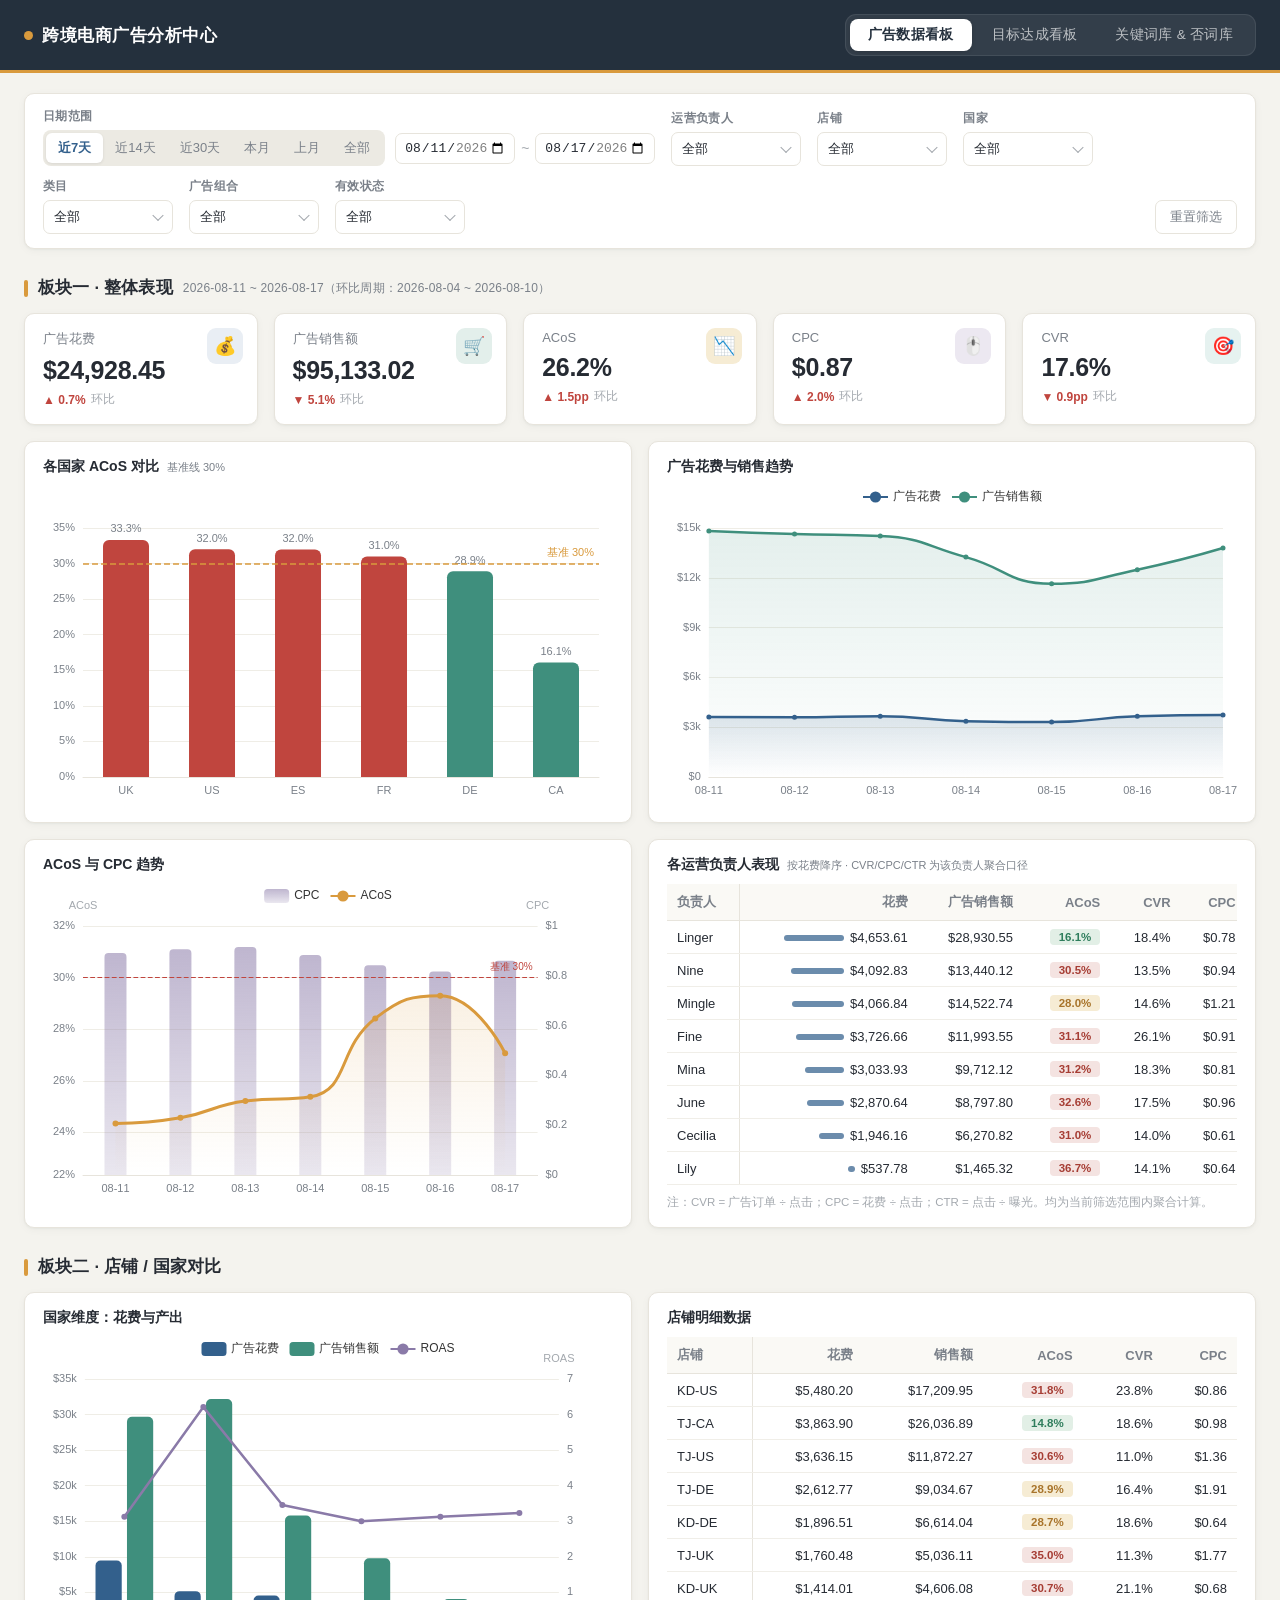
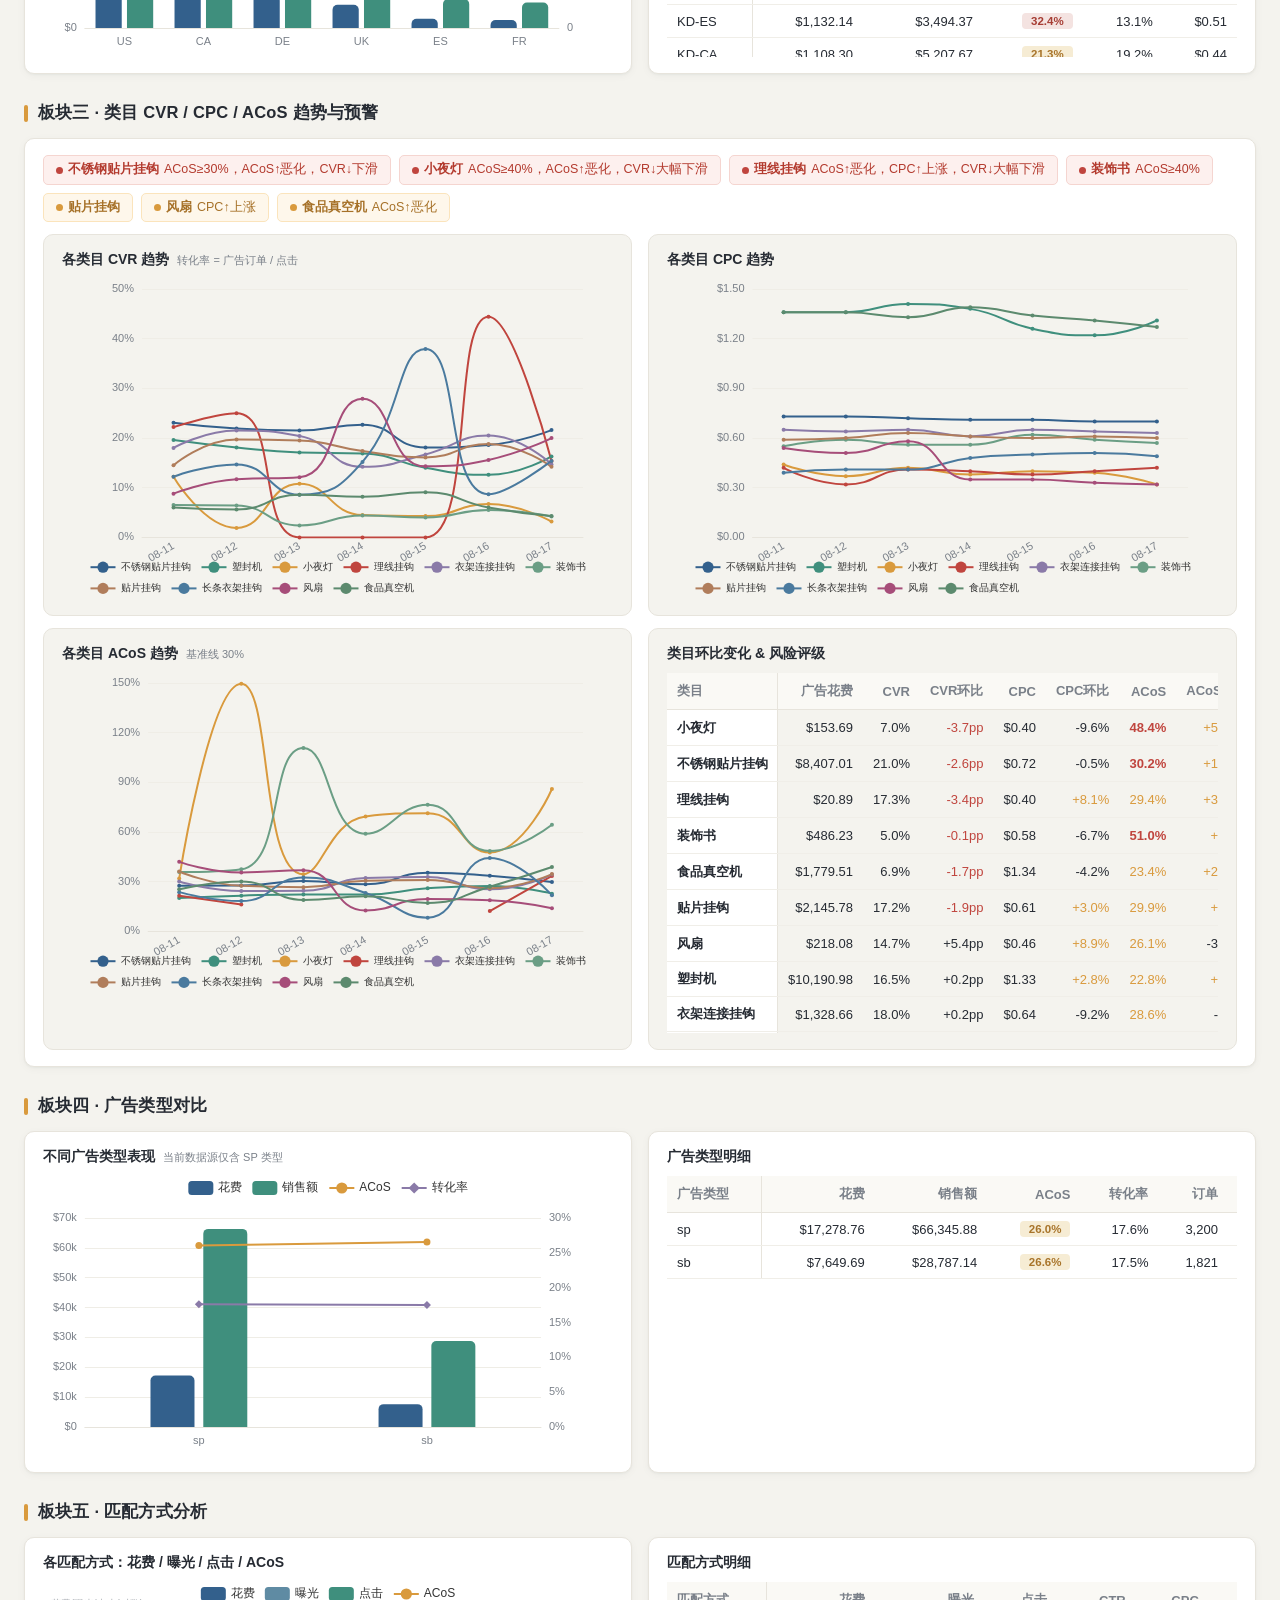
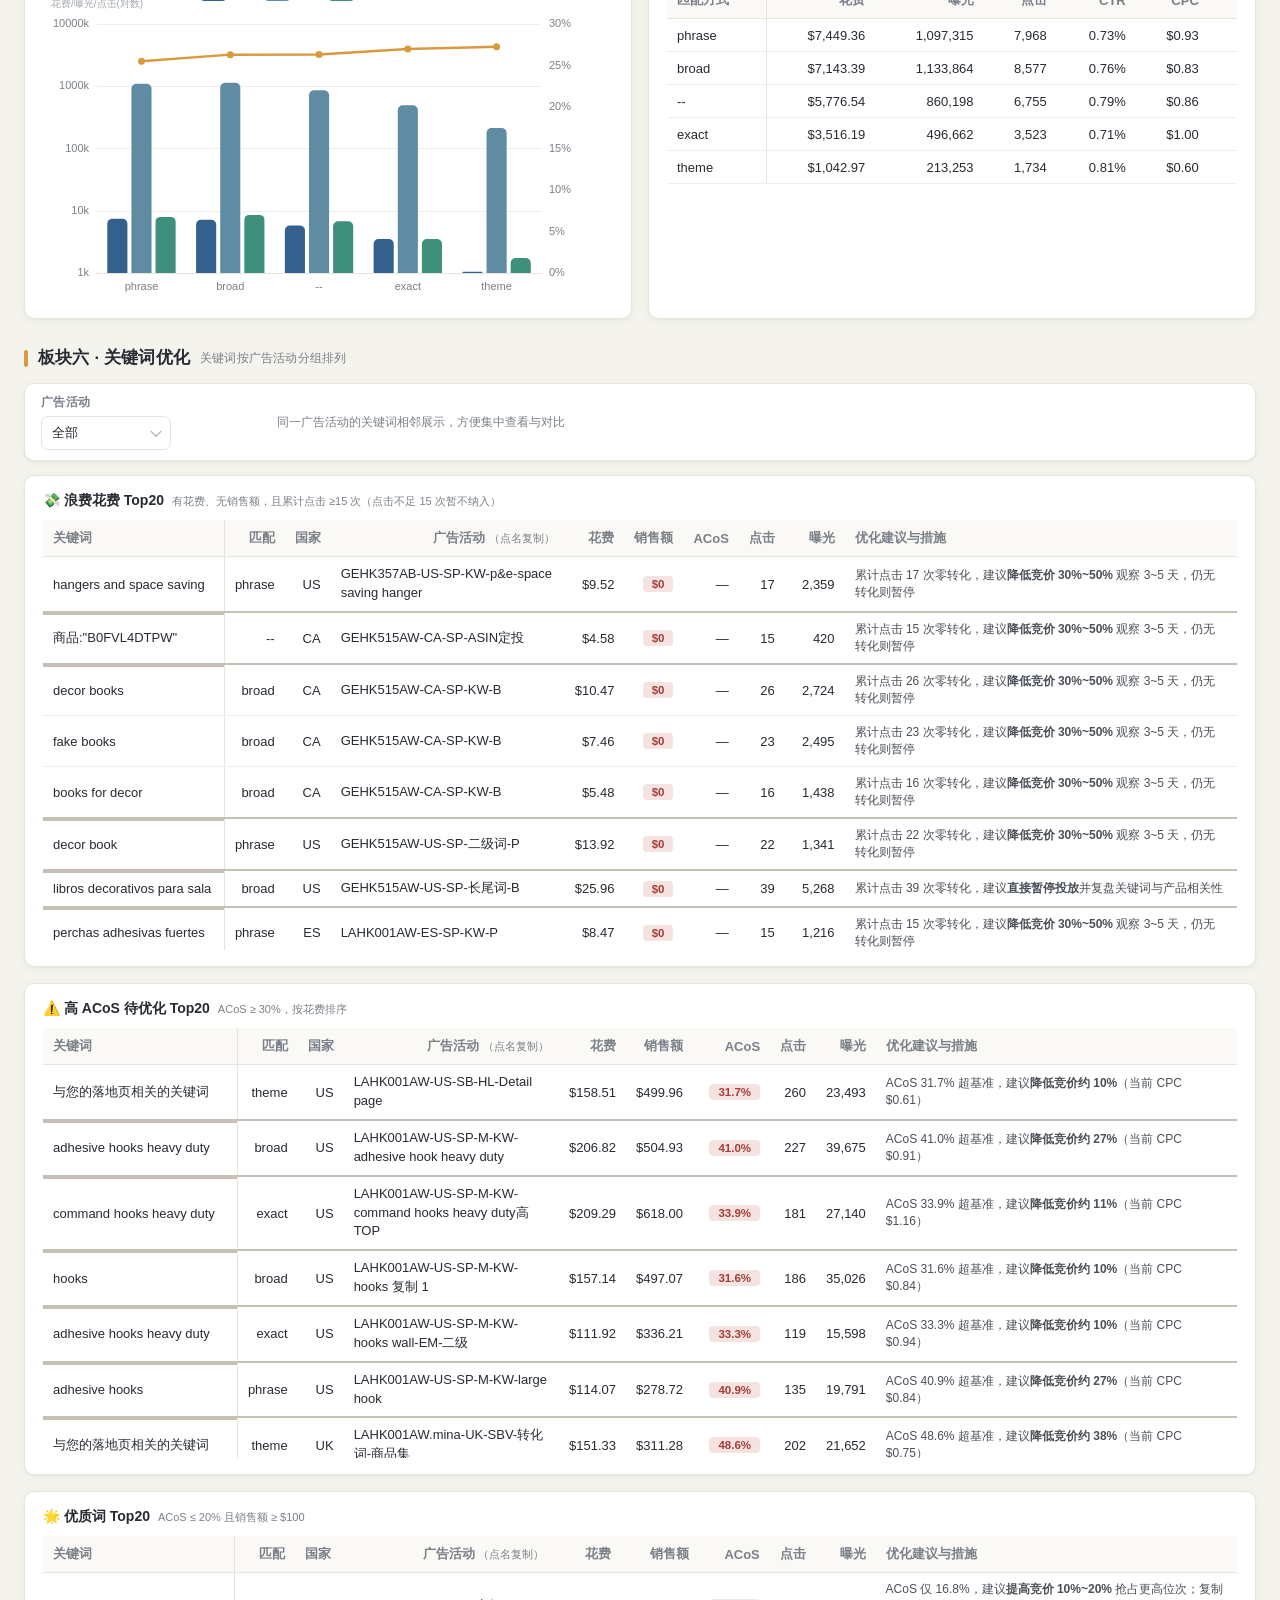
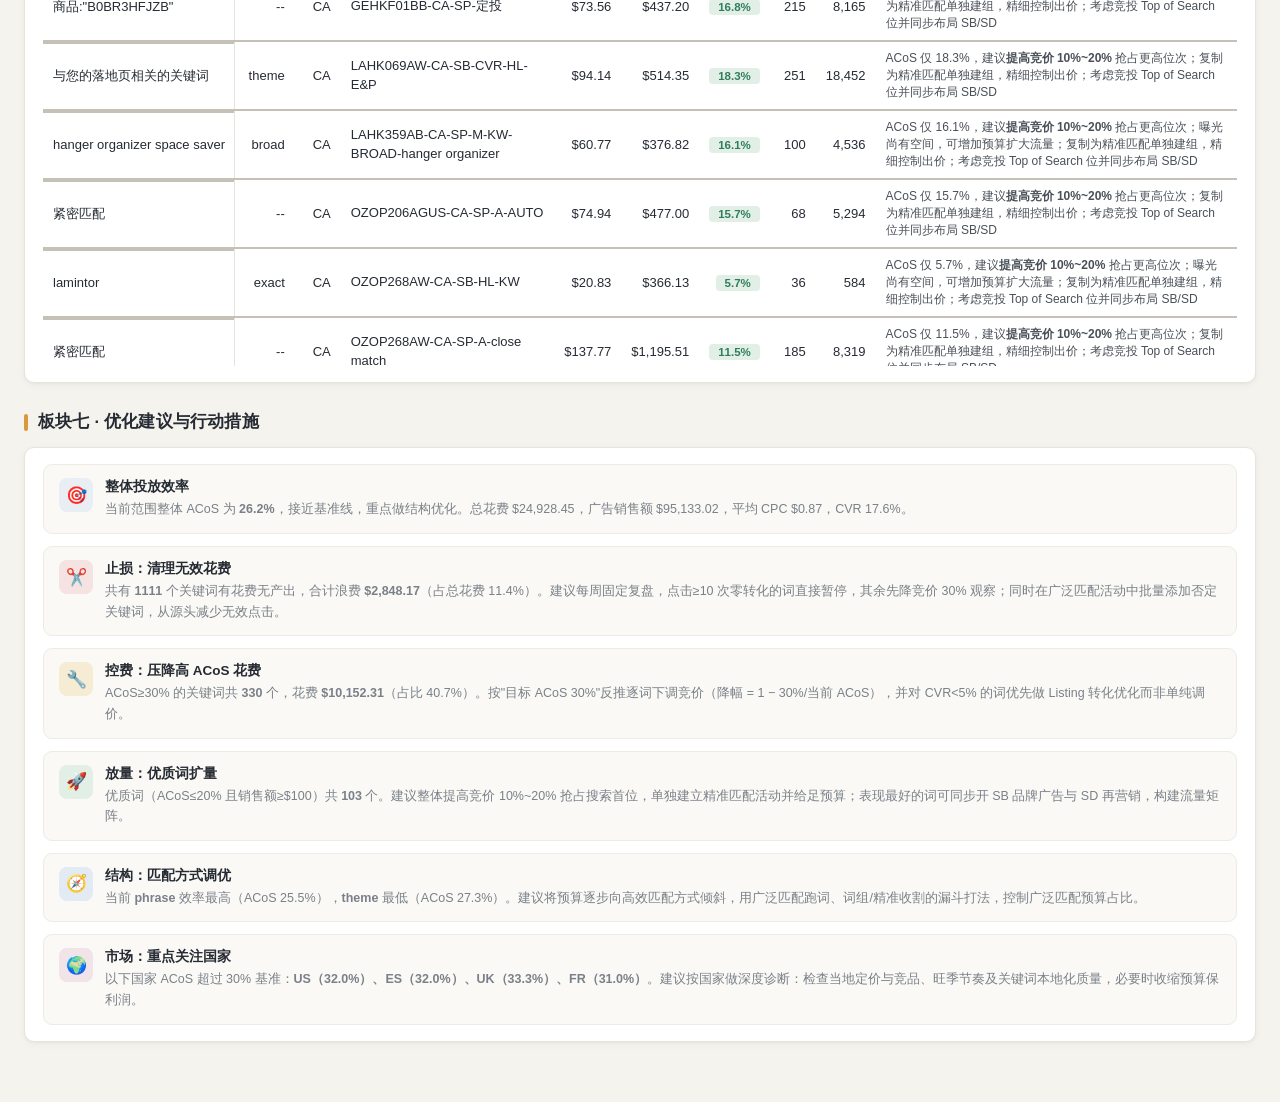
==== commit 26c0ab33: "feat(dashboard): 更新数据至08-17，版本号 v20260819d1" ====
--- a/llm_dashboard/dashboard/index.html
+++ b/llm_dashboard/dashboard/index.html
@@ -4,7 +4,7 @@
 <meta charset="UTF-8">
 <meta name="viewport" content="width=device-width, initial-scale=1.0">
 <title>广告数据看板 · 跨境电商广告分析</title>
-<link rel="stylesheet" href="assets/common.css?v=20260817d1">
+<link rel="stylesheet" href="assets/common.css?v=20260819d1">
 </head>
 <body>
 <header class="topbar">
@@ -158,8 +158,8 @@
 </div>
 
 <script src="assets/echarts.min.js"></script>
-<script src="data/kw_data.js?v=20260817d1"></script>
-<script src="assets/common.js?v=20260817d1"></script>
-<script src="assets/ads.js?v=20260817d1"></script>
+<script src="data/kw_data.js?v=20260819d1"></script>
+<script src="assets/common.js?v=20260819d1"></script>
+<script src="assets/ads.js?v=20260819d1"></script>
 </body>
 </html>
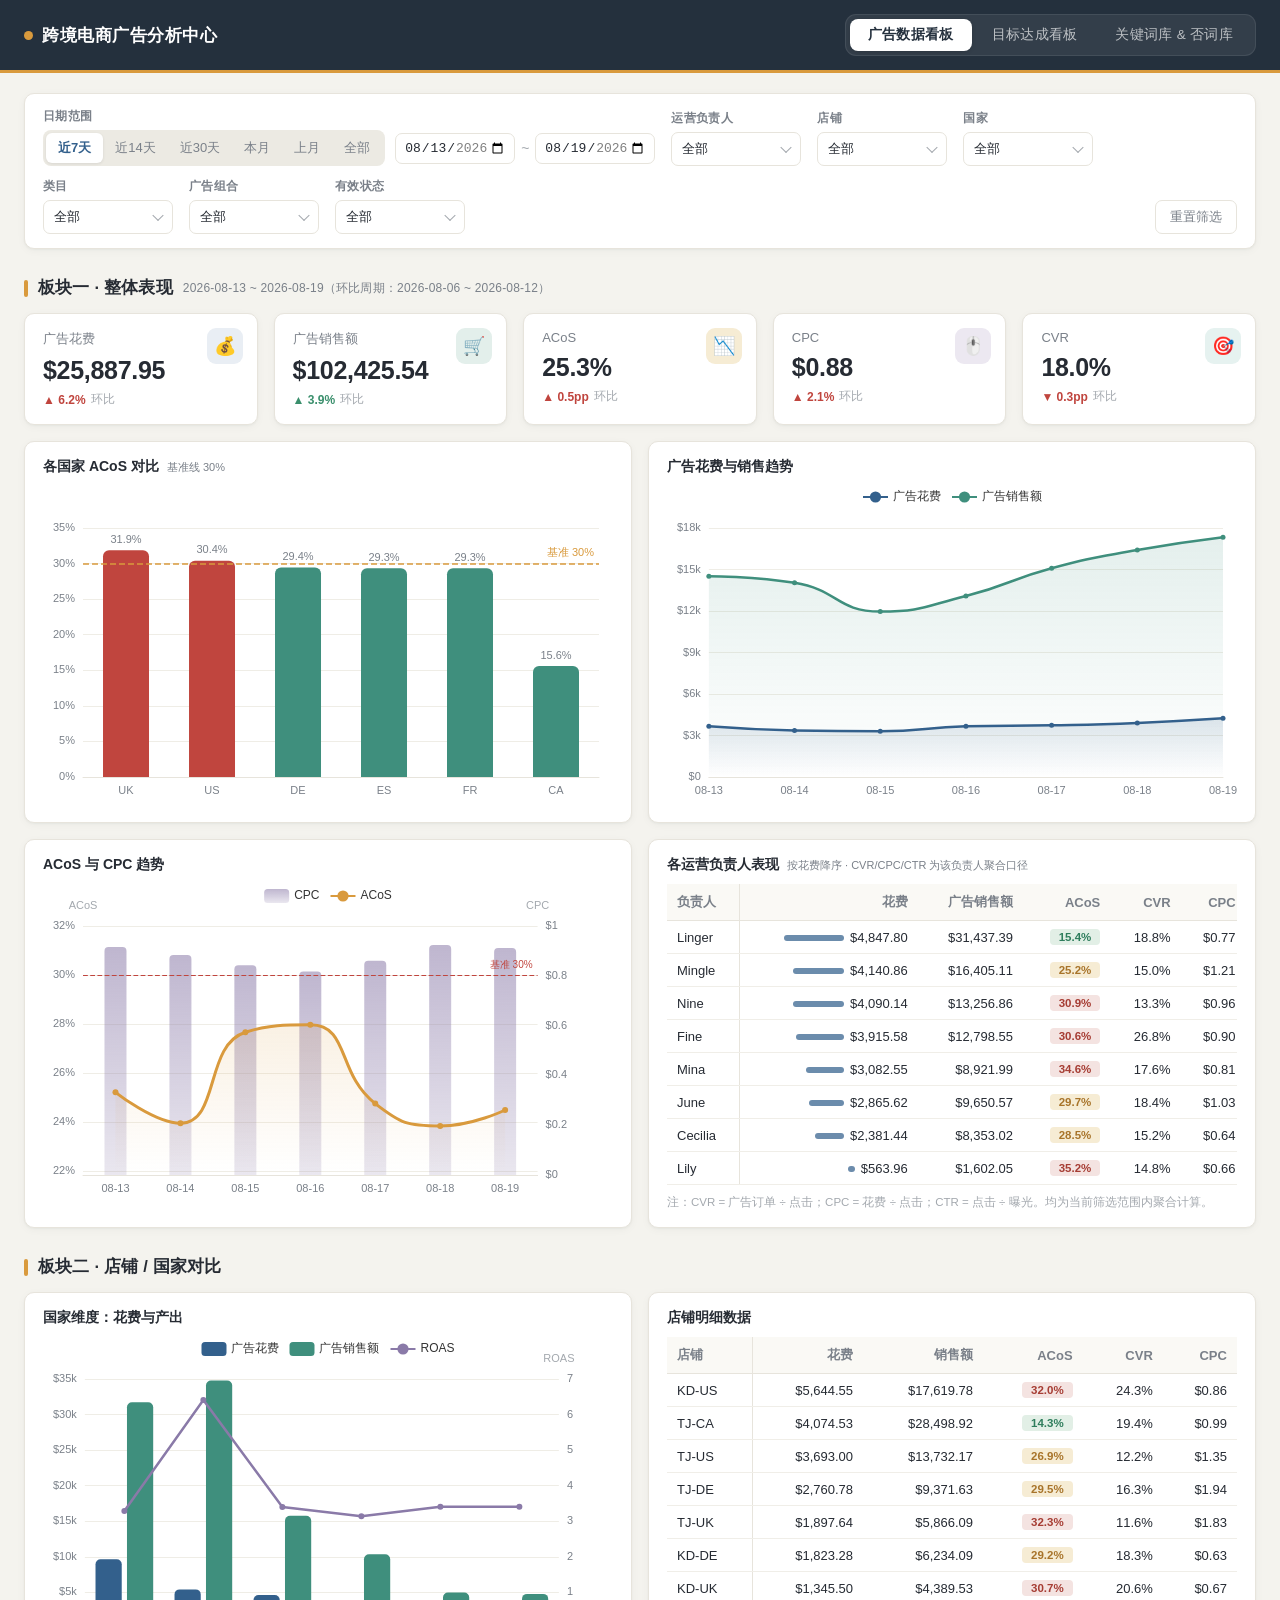
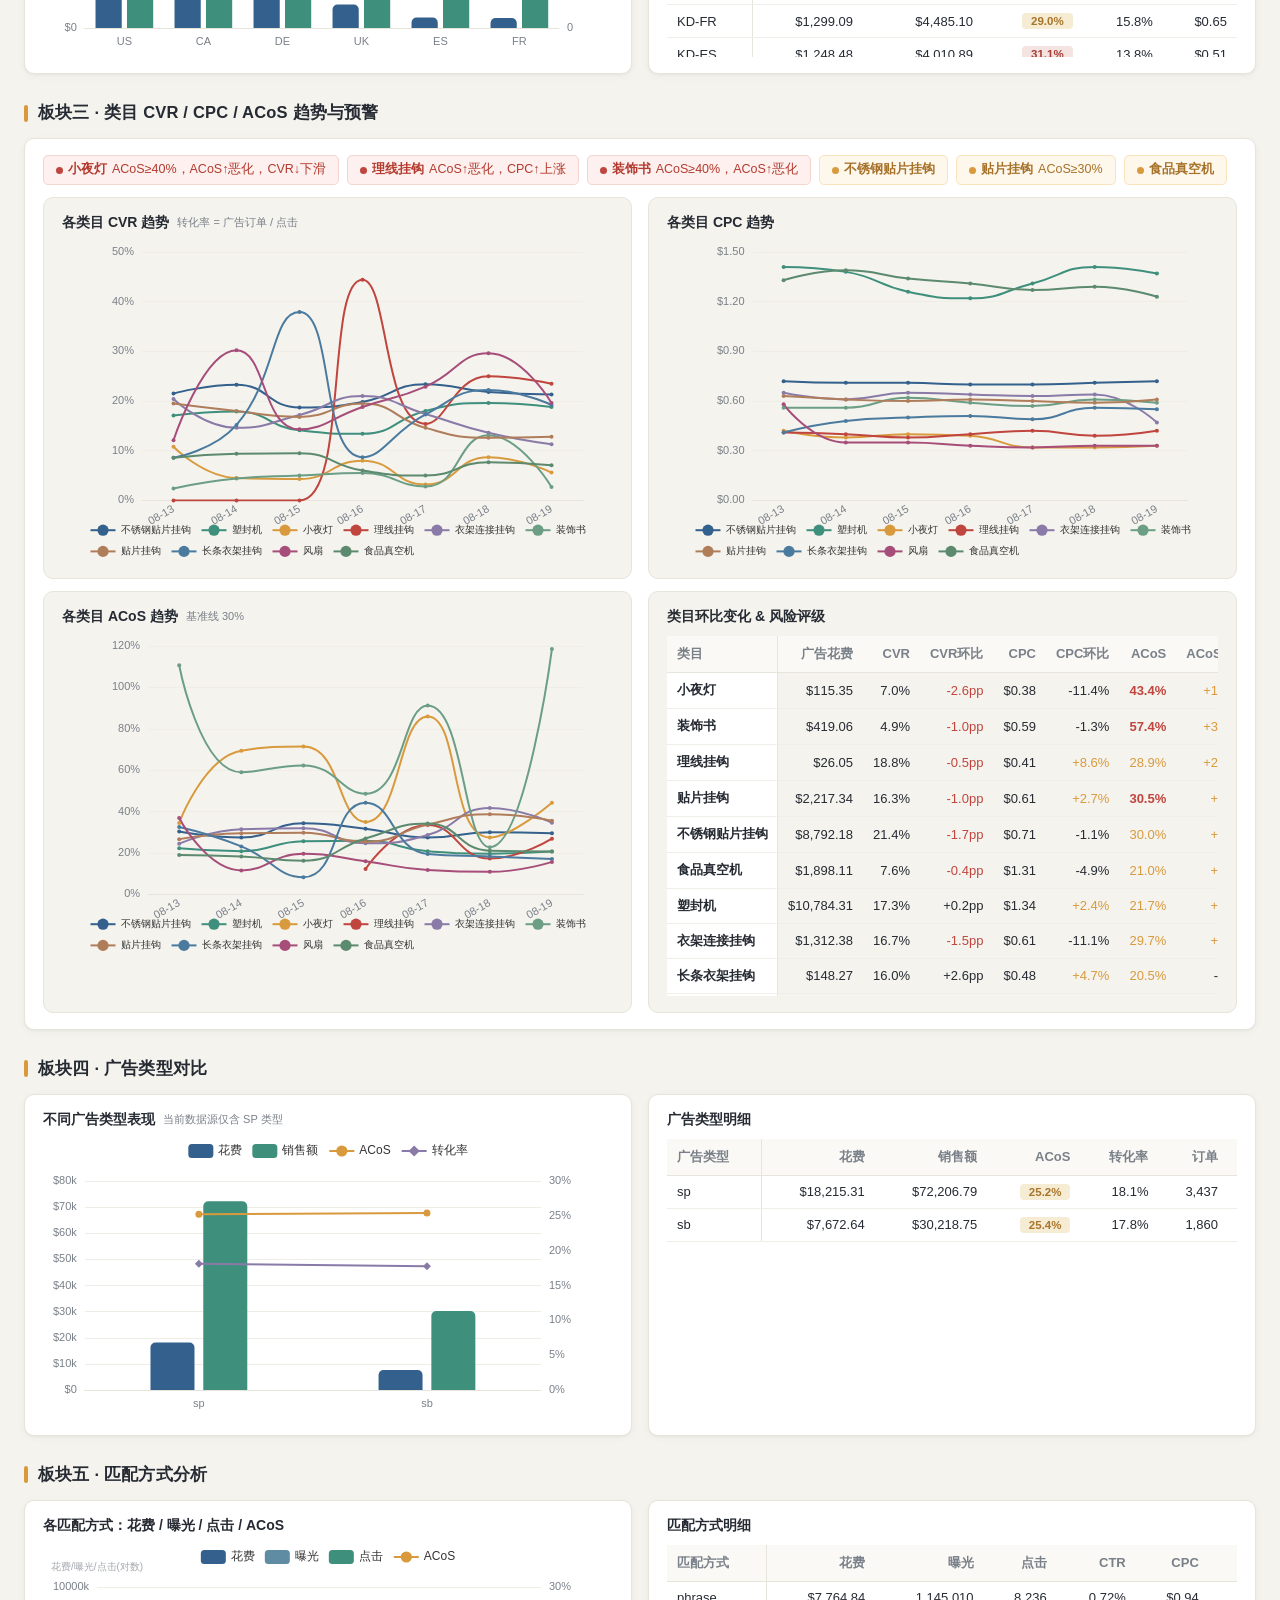
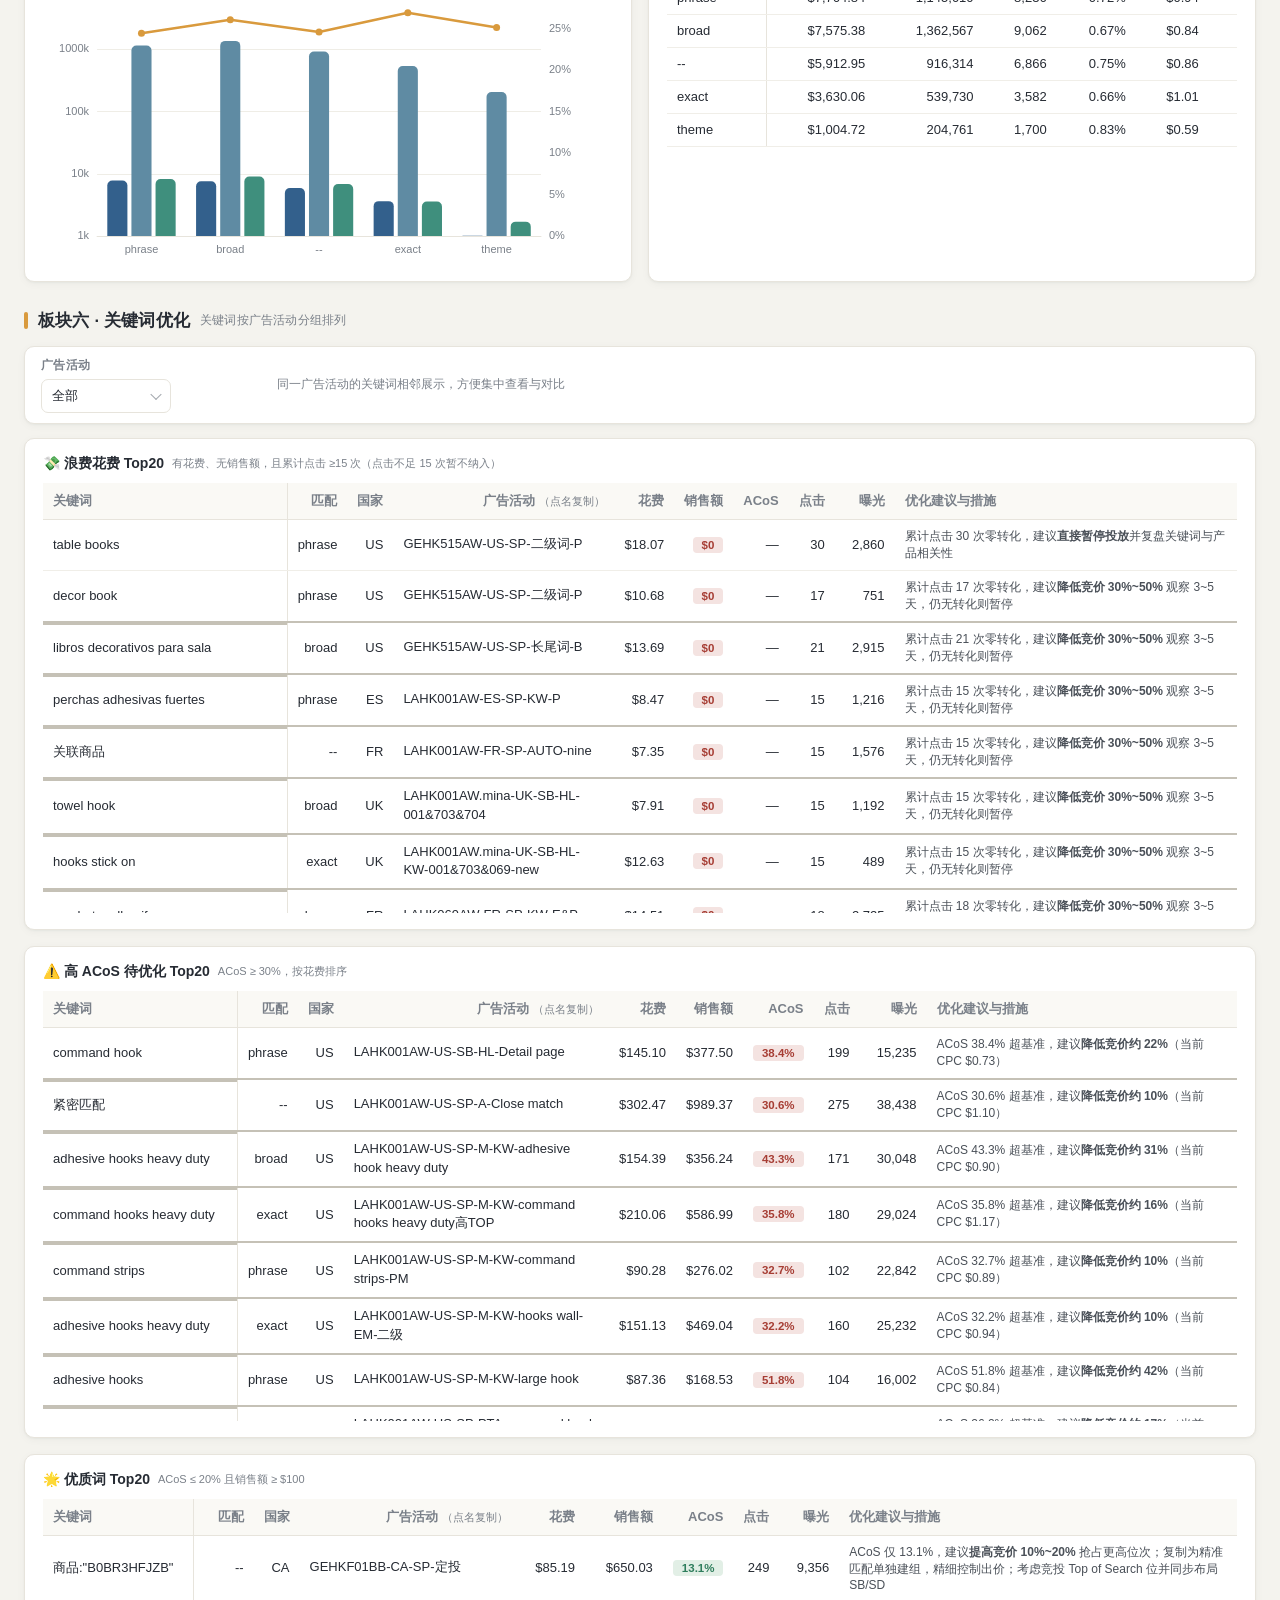
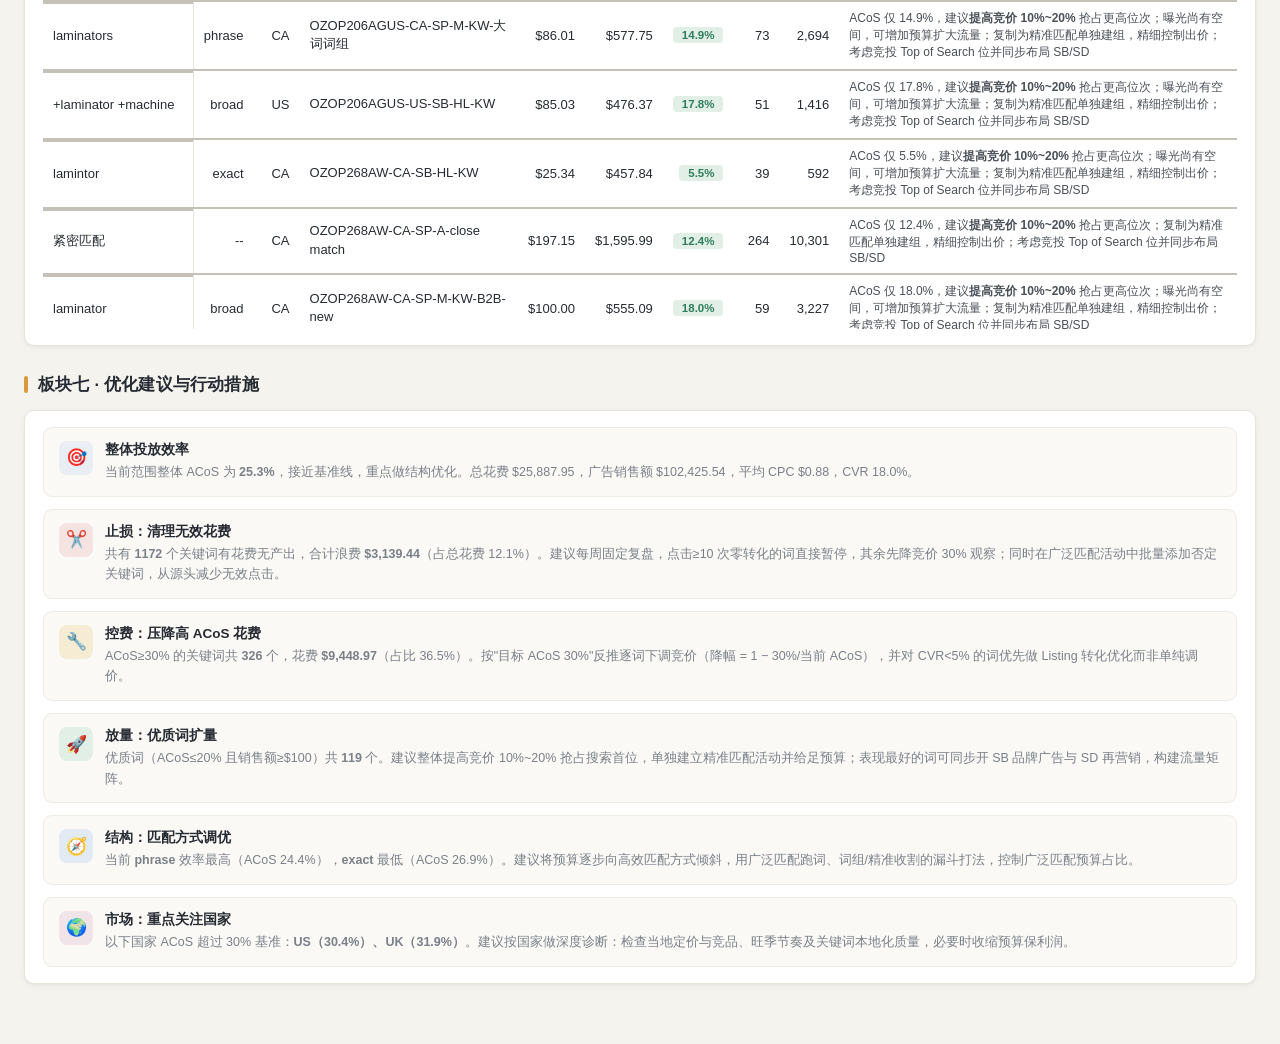
==== commit 169d5b68: "feat(keywords): 关键词库&否词库点击复制功能，更新数据至08-19 v20260821d1" ====
--- a/llm_dashboard/dashboard/index.html
+++ b/llm_dashboard/dashboard/index.html
@@ -4,7 +4,7 @@
 <meta charset="UTF-8">
 <meta name="viewport" content="width=device-width, initial-scale=1.0">
 <title>广告数据看板 · 跨境电商广告分析</title>
-<link rel="stylesheet" href="assets/common.css?v=20260819d1">
+<link rel="stylesheet" href="assets/common.css?v=20260821d1">
 </head>
 <body>
 <header class="topbar">
@@ -158,8 +158,8 @@
 </div>
 
 <script src="assets/echarts.min.js"></script>
-<script src="data/kw_data.js?v=20260819d1"></script>
-<script src="assets/common.js?v=20260819d1"></script>
-<script src="assets/ads.js?v=20260819d1"></script>
+<script src="data/kw_data.js?v=20260821d1"></script>
+<script src="assets/common.js?v=20260821d1"></script>
+<script src="assets/ads.js?v=20260821d1"></script>
 </body>
 </html>
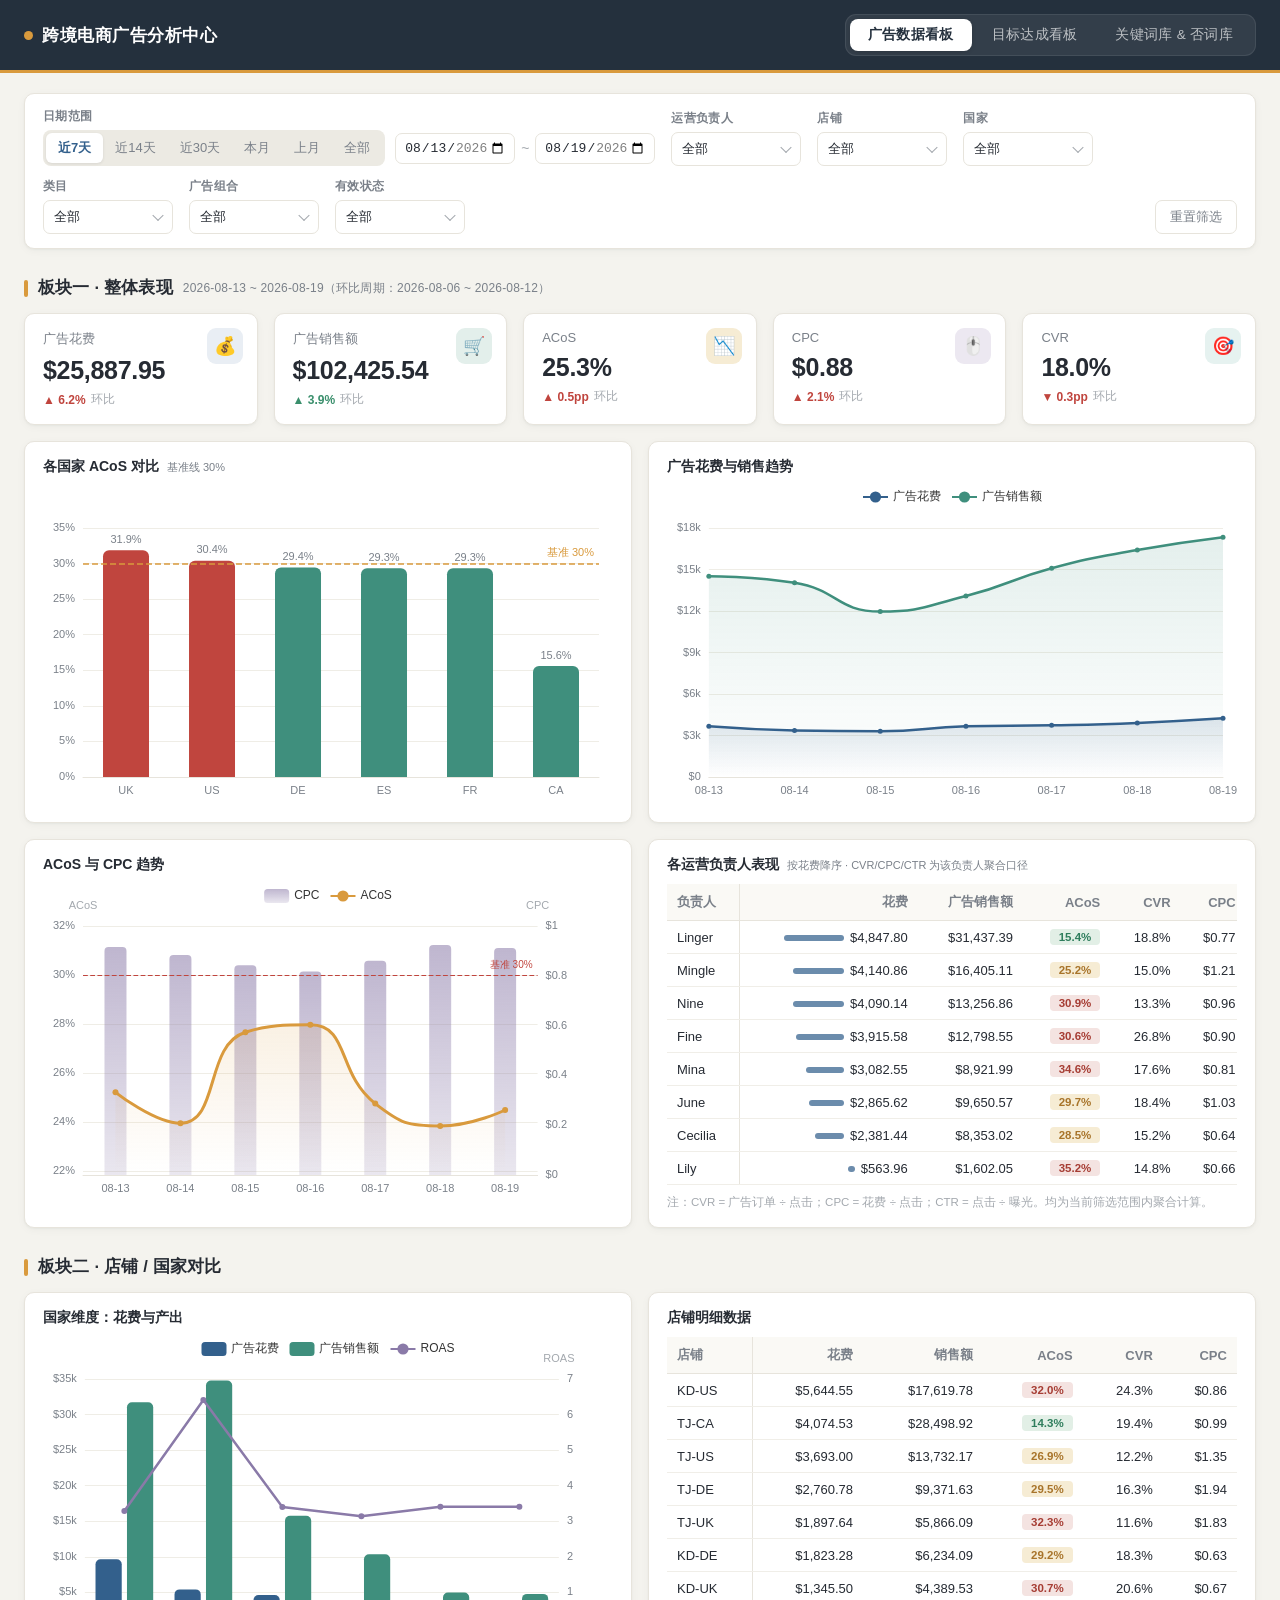
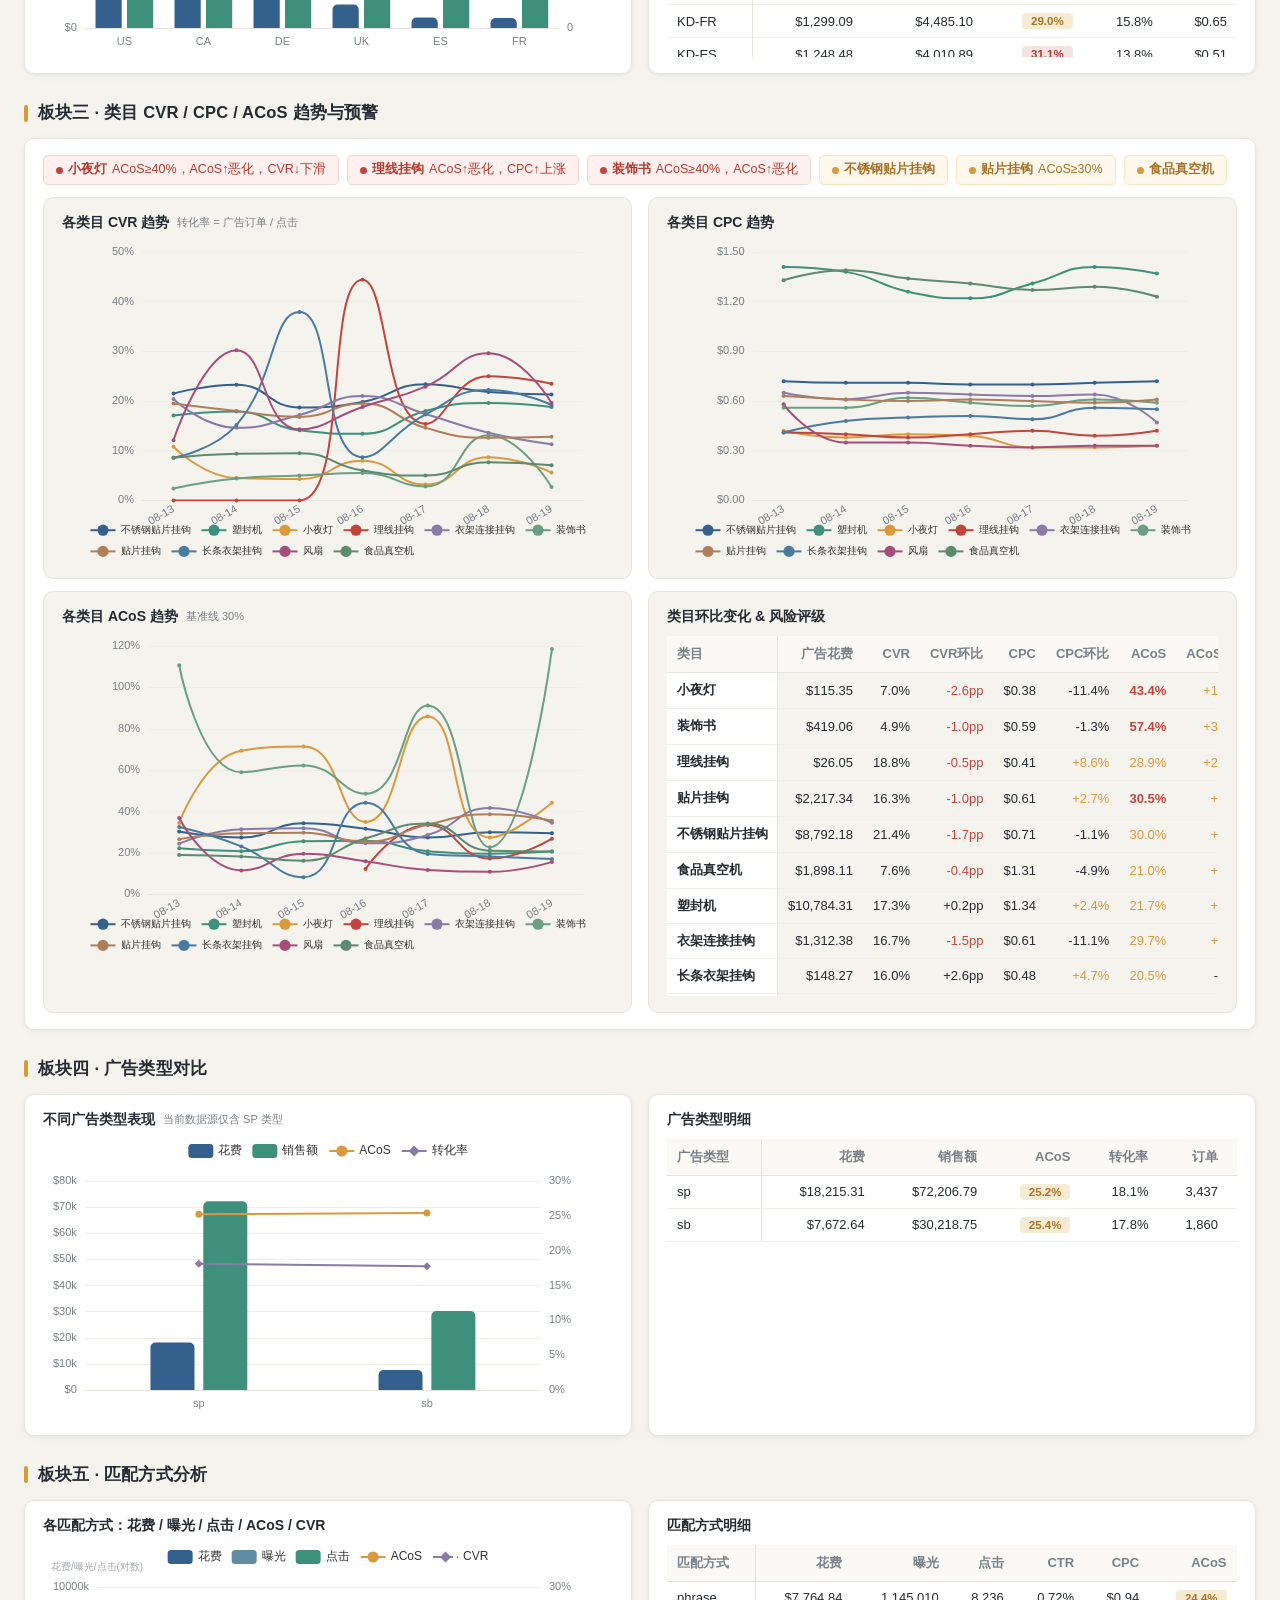
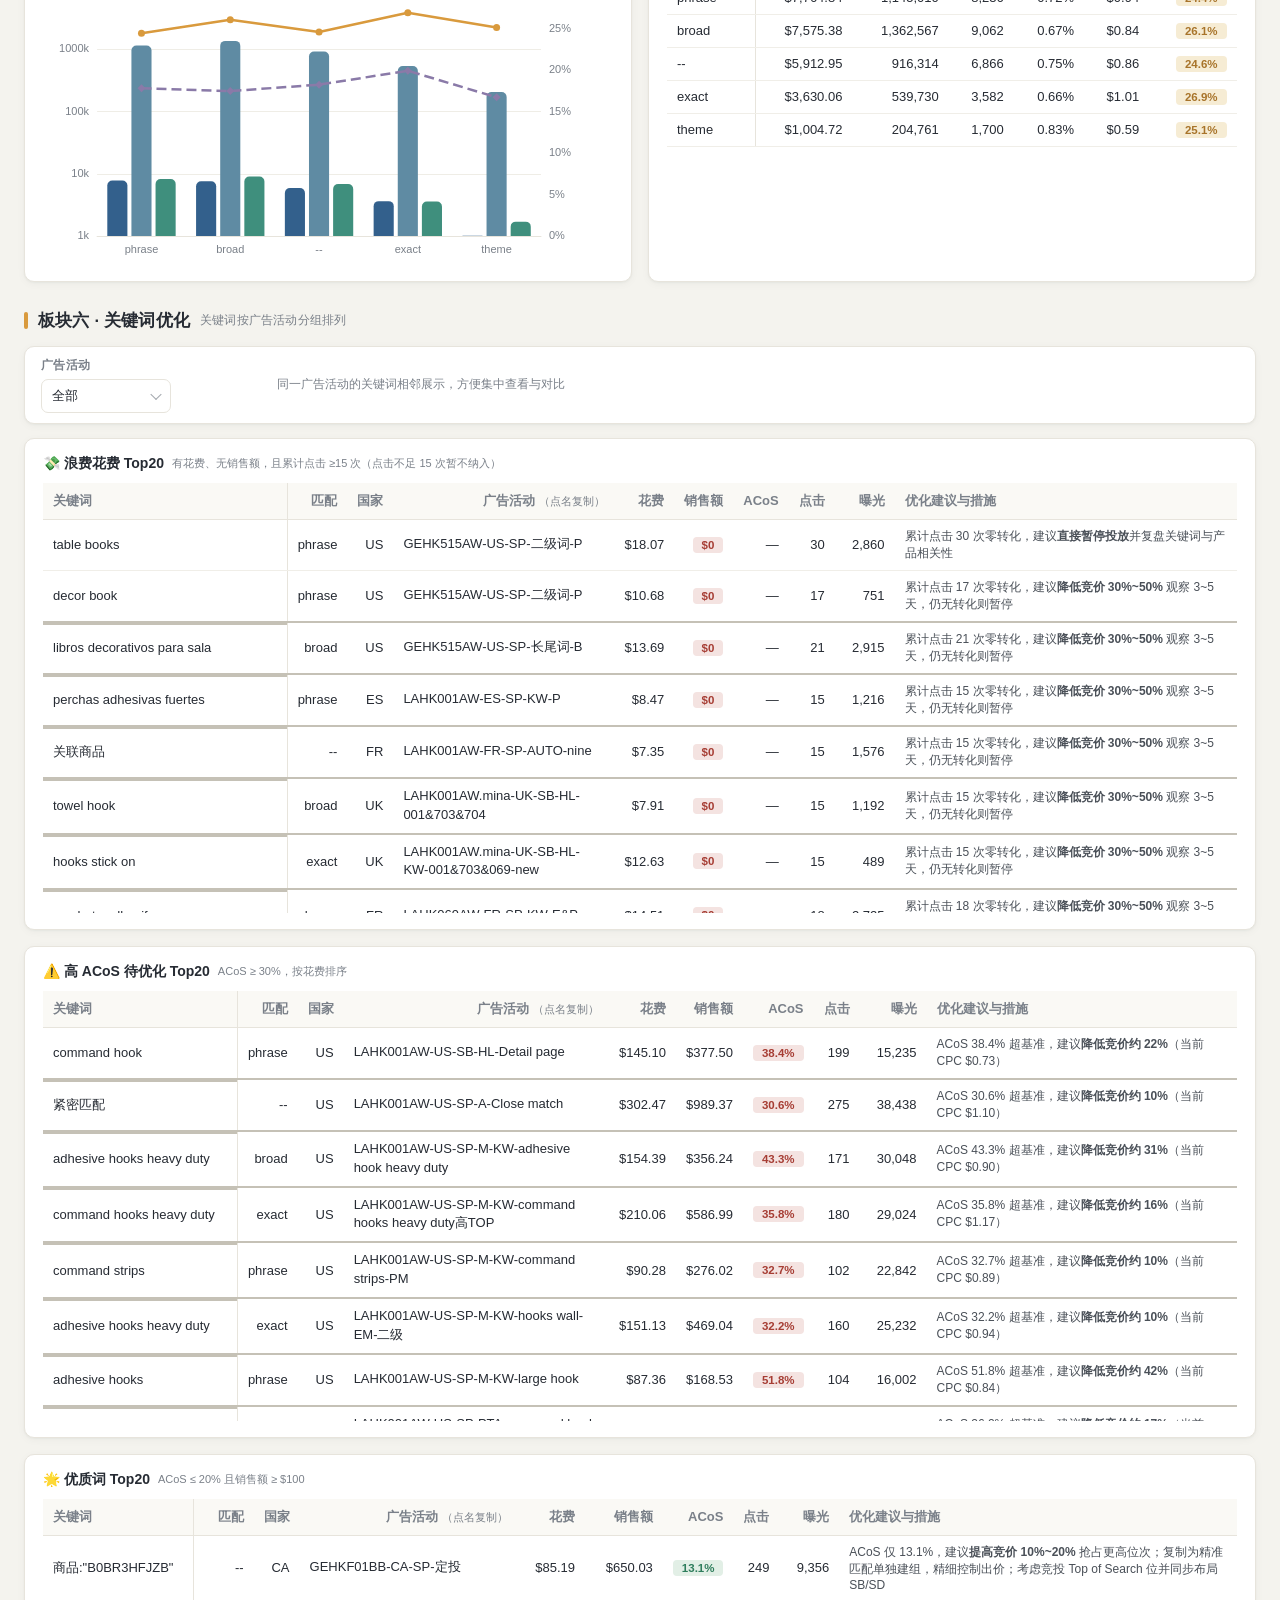
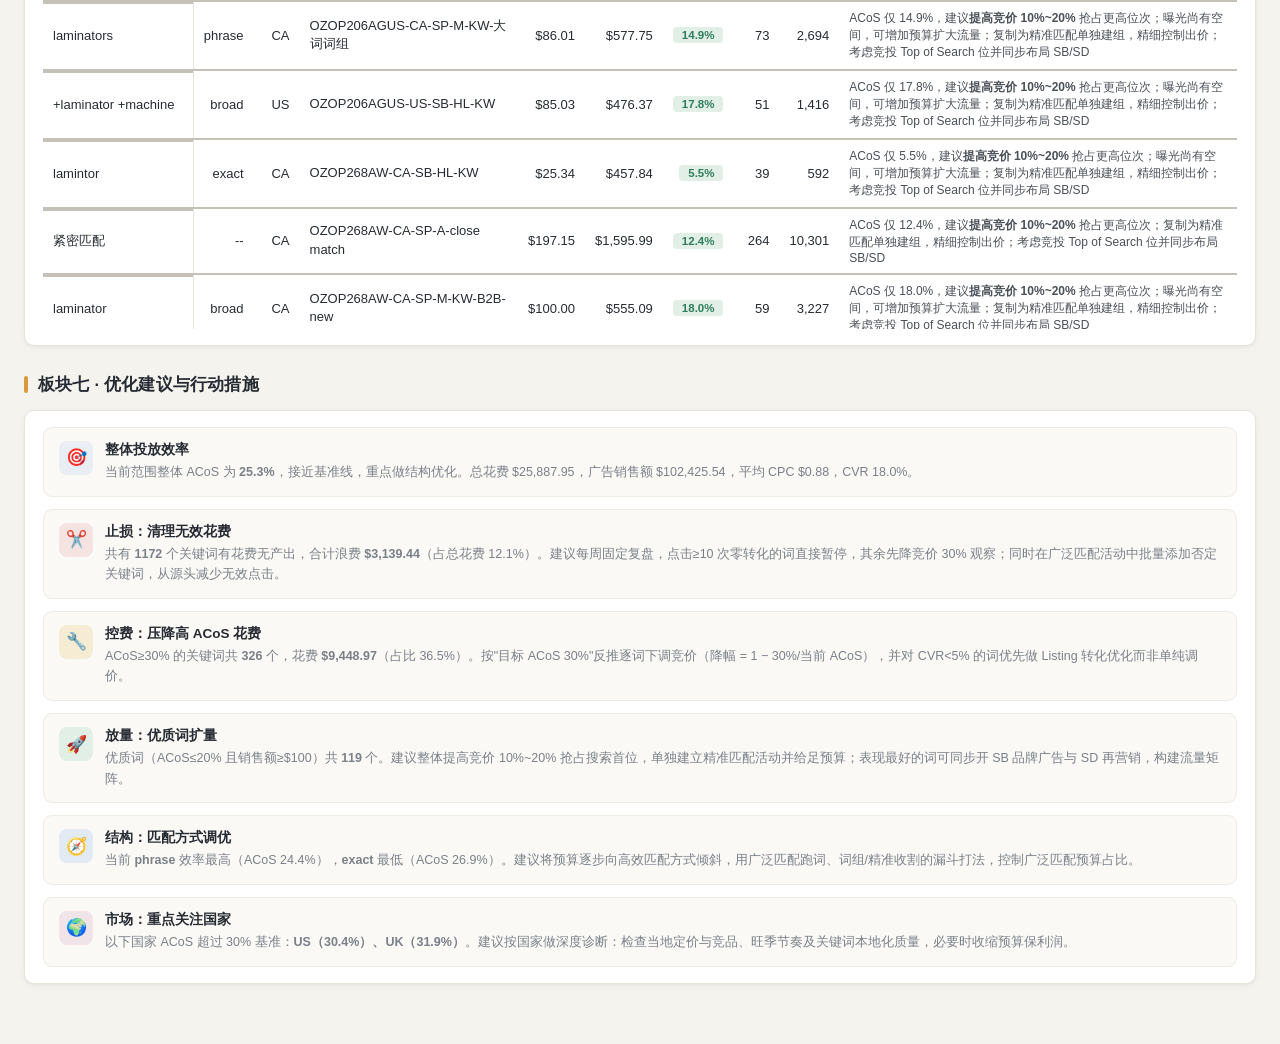
==== commit 090e4ca3: "feat(dashboard): 板块五匹配方式增加CVR转化率数据(图表+表格)" ====
--- a/llm_dashboard/dashboard/index.html
+++ b/llm_dashboard/dashboard/index.html
@@ -119,7 +119,7 @@
   <div class="sec-title"><span class="bar"></span>板块五 · 匹配方式分析</div>
   <div class="grid g-2">
     <div class="card">
-      <h3>各匹配方式：花费 / 曝光 / 点击 / ACoS</h3>
+      <h3>各匹配方式：花费 / 曝光 / 点击 / ACoS / CVR</h3>
       <div id="ch-match" class="chart"></div>
     </div>
     <div class="card">
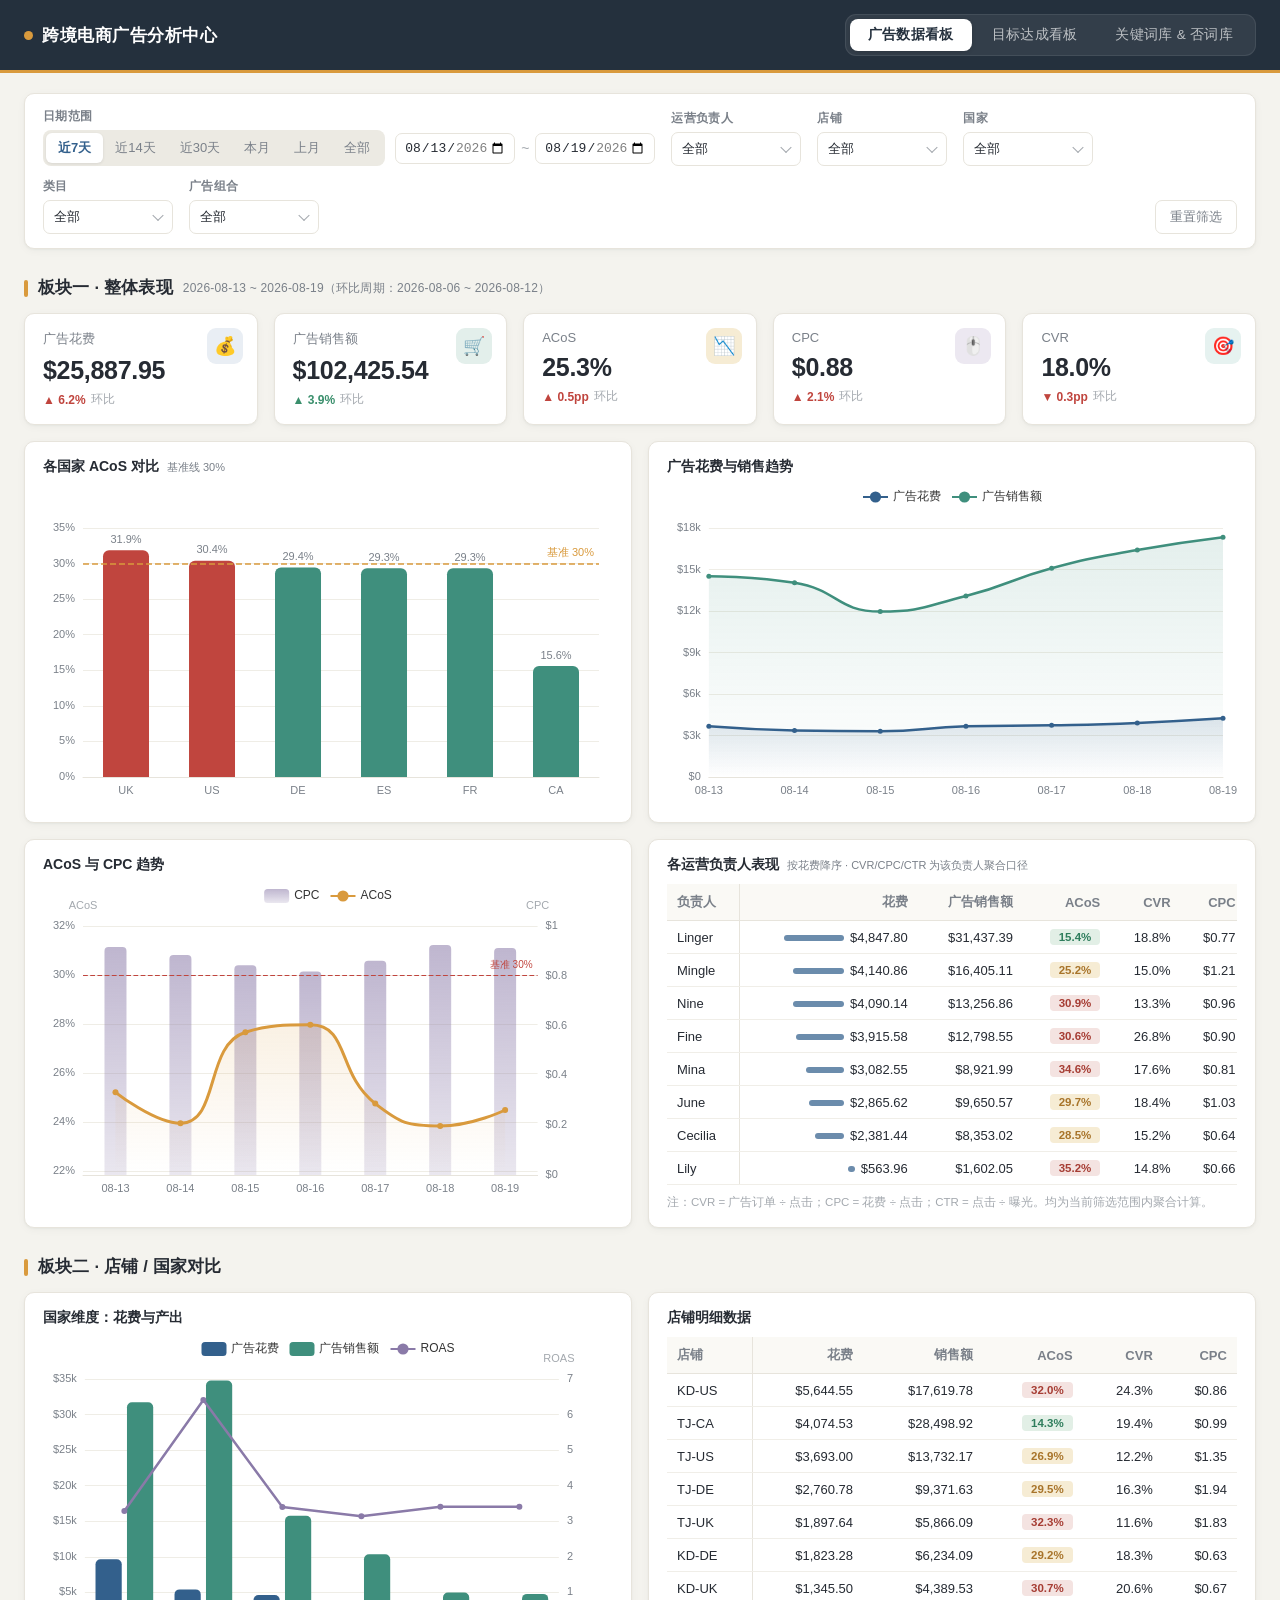
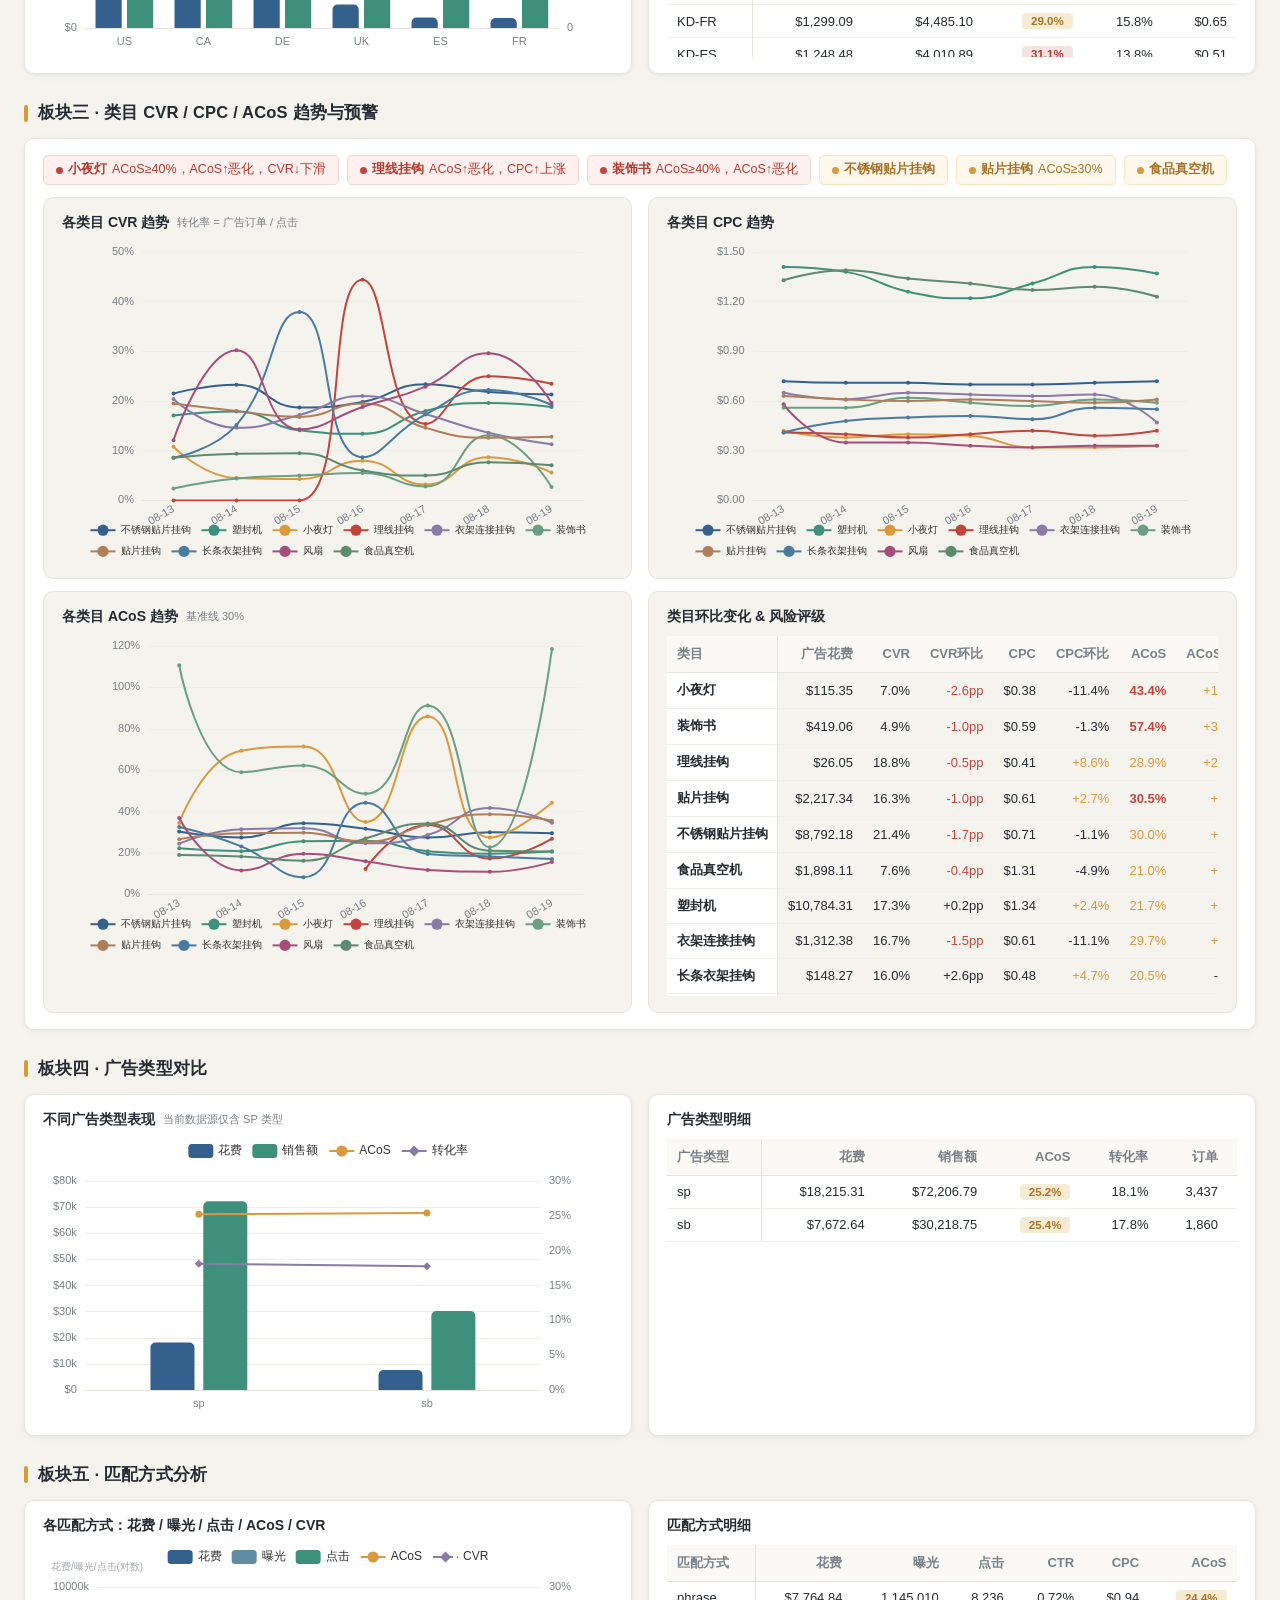
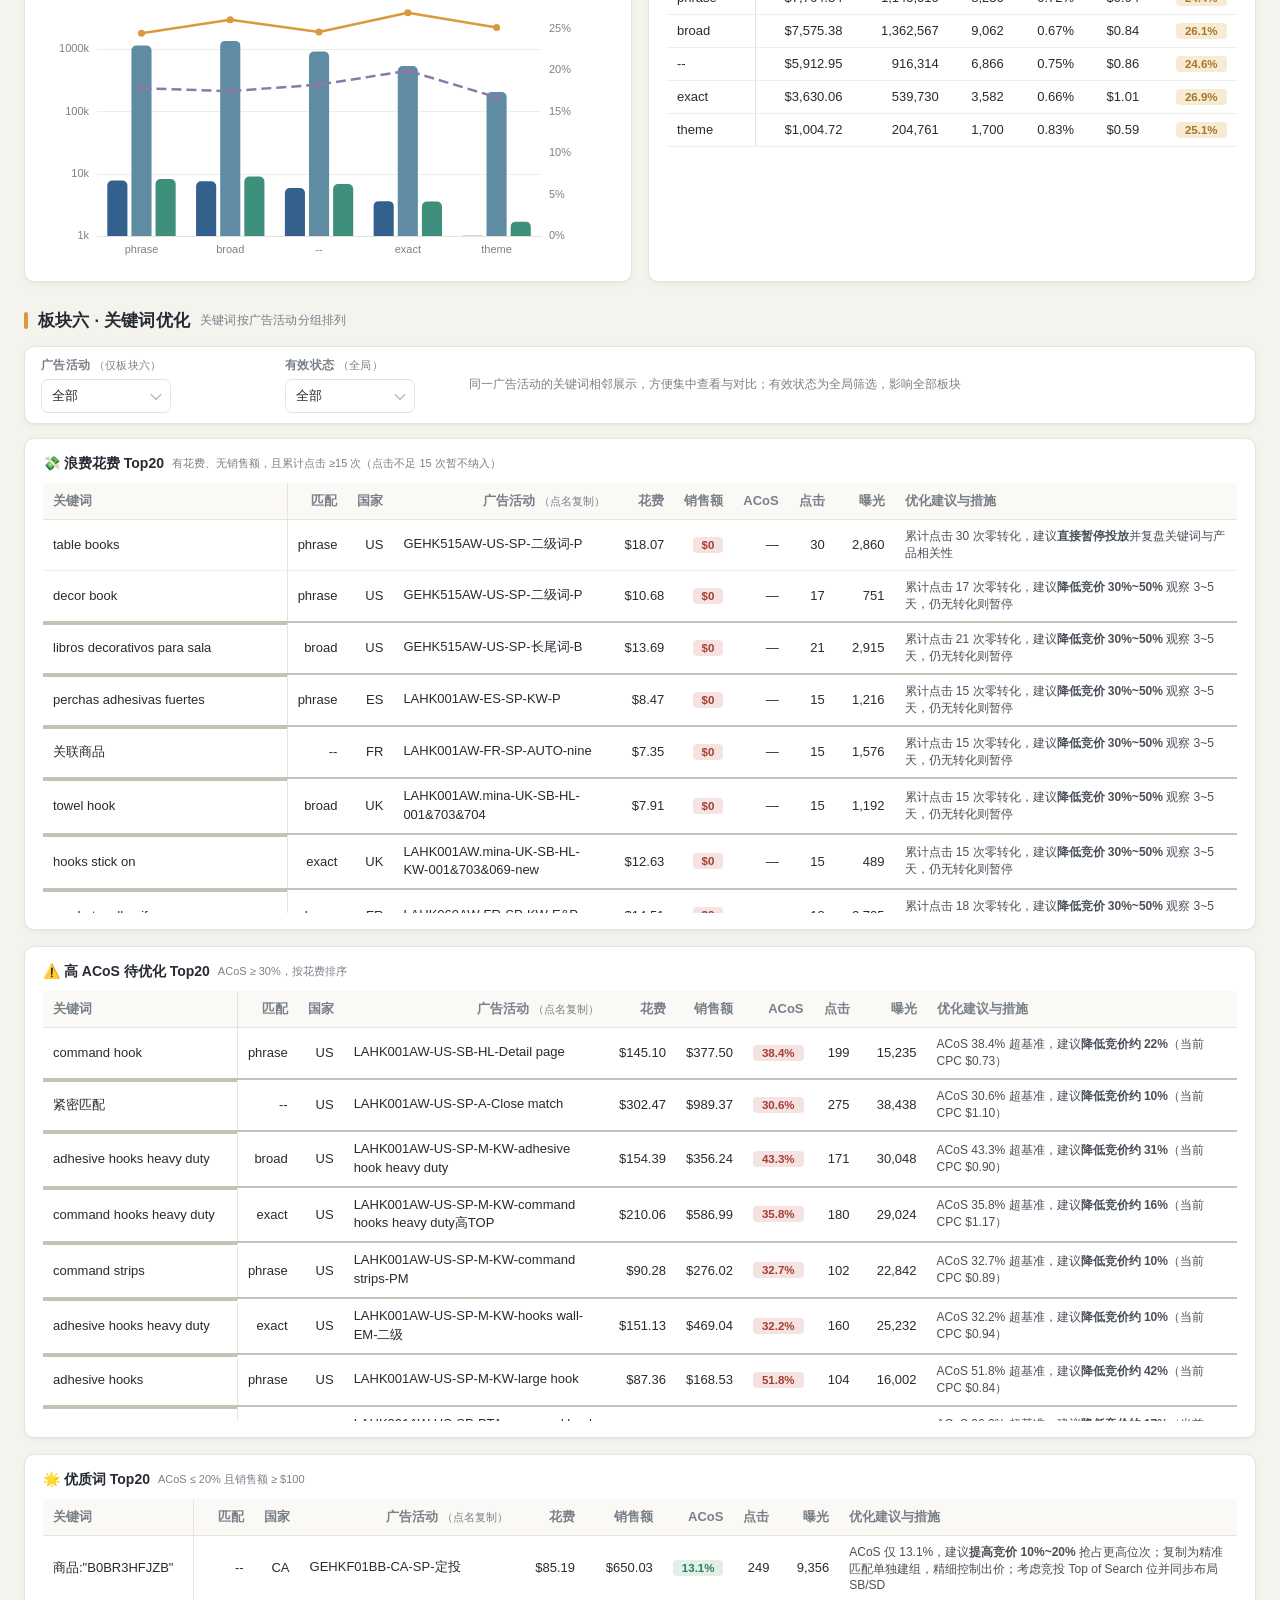
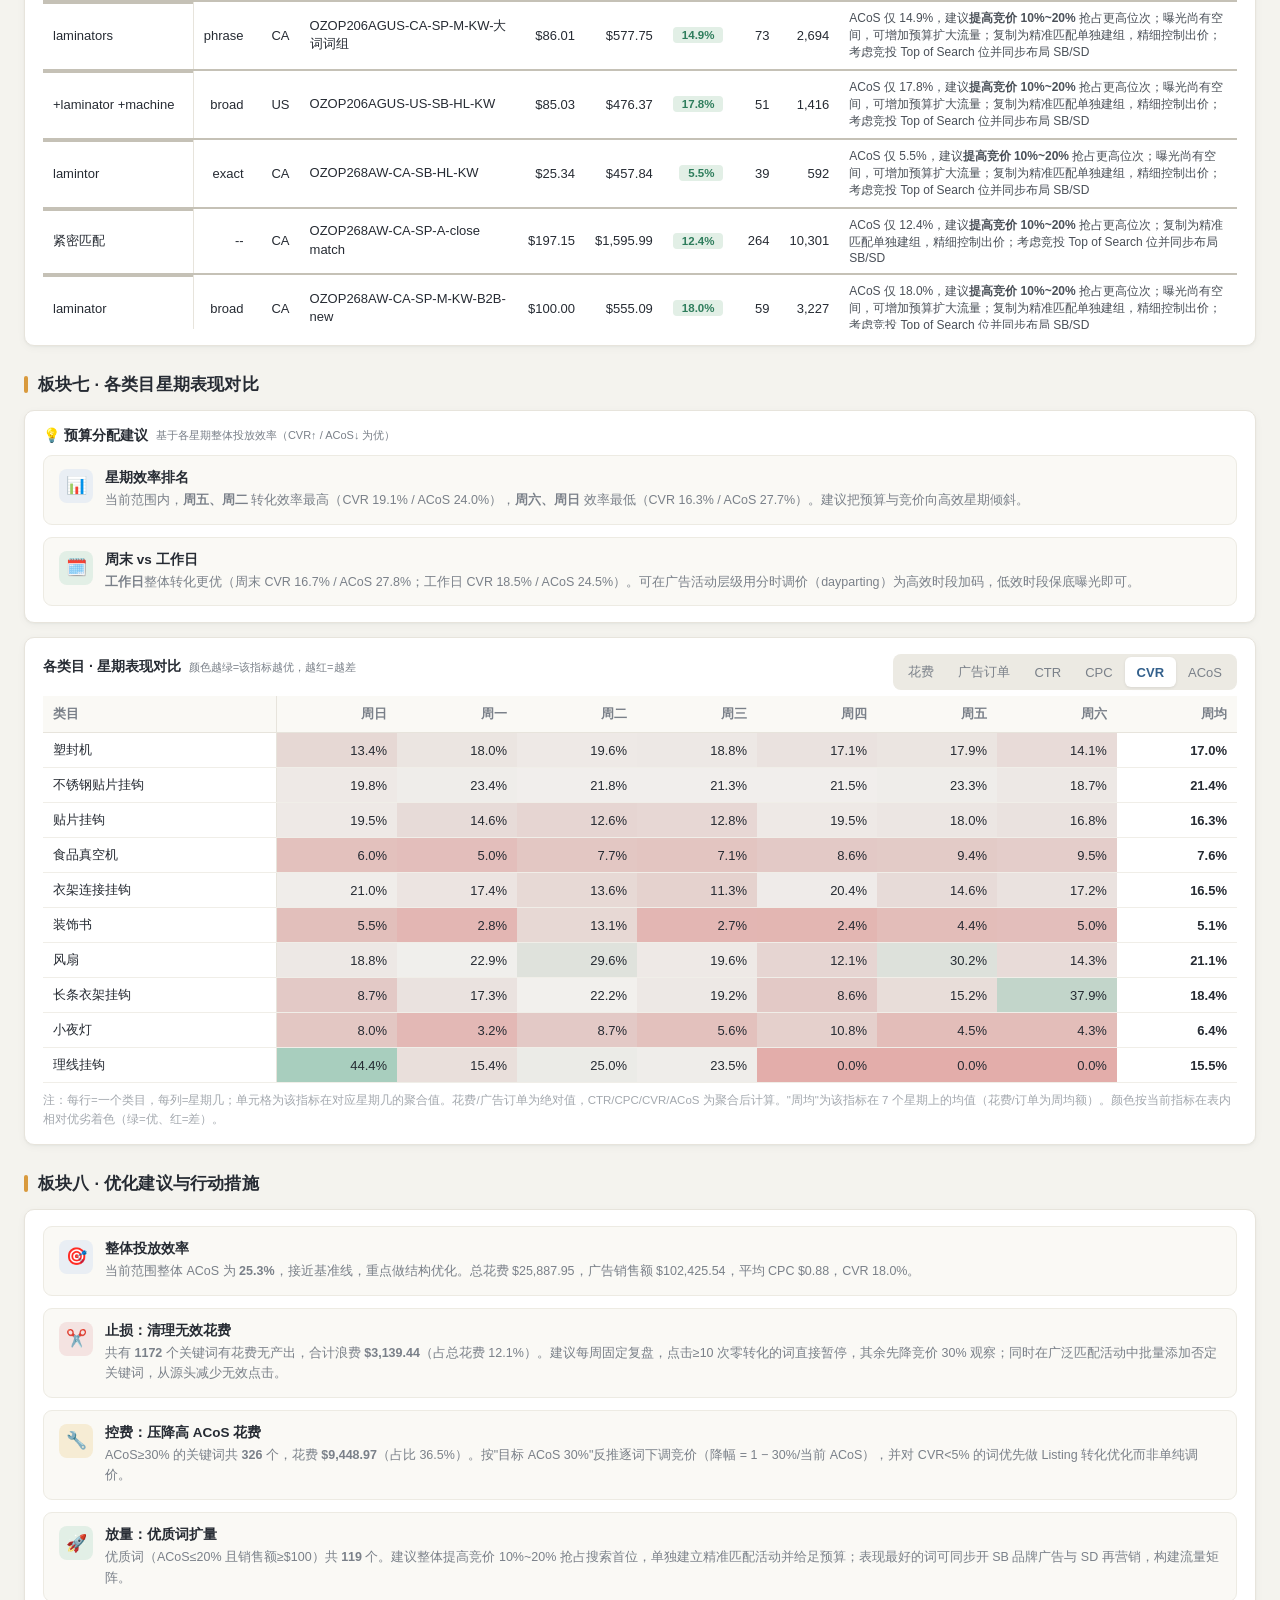
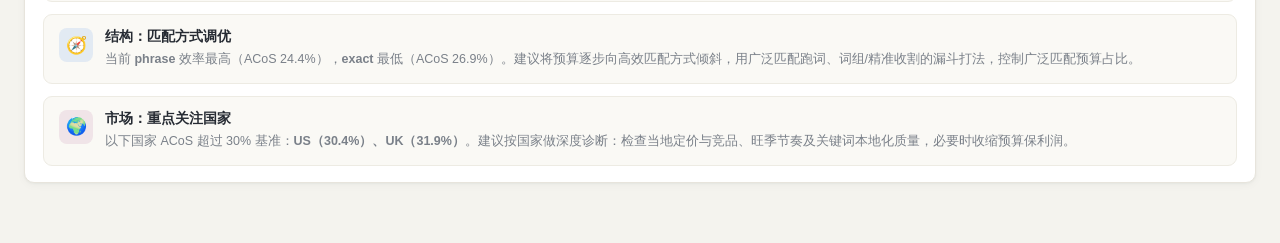
==== commit ae1ad8e3: "feat(dashboard): 新增板块七各类目星期表现对比(热力表+预算建议)，有效状态筛选移至板块六旁" ====
--- a/llm_dashboard/dashboard/index.html
+++ b/llm_dashboard/dashboard/index.html
@@ -28,7 +28,6 @@
     <div class="f-item"><label>国家</label><div id="f-country"></div></div>
     <div class="f-item"><label>类目</label><div id="f-cat"></div></div>
     <div class="f-item"><label>广告组合</label><div id="f-port"></div></div>
-    <div class="f-item"><label>有效状态</label><div id="f-status"></div></div>
     <div class="f-actions"><button class="btn-reset" id="btn-reset">重置筛选</button></div>
   </div>
 
@@ -130,12 +129,16 @@
 
   <!-- 板块6 关键词优化 -->
   <div class="sec-title"><span class="bar"></span>板块六 · 关键词优化 <span class="sub">关键词按广告活动分组排列</span></div>
-  <div class="card" style="padding:10px 16px;margin-bottom:14px;display:flex;gap:16px;align-items:center;flex-wrap:wrap">
+  <div class="card" style="padding:10px 16px;margin-bottom:14px;display:flex;gap:16px 24px;align-items:center;flex-wrap:wrap">
     <div class="f-item" style="min-width:220px">
-      <label>广告活动</label>
+      <label>广告活动 <span class="copy-hint">（仅板块六）</span></label>
       <div id="f-campaign"></div>
     </div>
-    <span style="font-size:12px;color:var(--text-2)">同一广告活动的关键词相邻展示，方便集中查看与对比</span>
+    <div class="f-item" style="min-width:160px">
+      <label>有效状态 <span class="copy-hint">（全局）</span></label>
+      <div id="f-status"></div>
+    </div>
+    <span style="font-size:12px;color:var(--text-2)">同一广告活动的关键词相邻展示，方便集中查看与对比；有效状态为全局筛选，影响全部板块</span>
   </div>
   <div class="card">
     <h3>💸 浪费花费 Top20 <span class="hint">有花费、无销售额，且累计点击 ≥15 次（点击不足 15 次暂不纳入）</span></h3>
@@ -150,8 +153,25 @@
     <div class="tbl-wrap" style="max-height:430px;overflow-y:auto"><table class="tbl" id="tbl-good"></table></div>
   </div>
 
-  <!-- 板块7 建议 -->
-  <div class="sec-title"><span class="bar"></span>板块七 · 优化建议与行动措施</div>
+  <!-- 板块7 各类目星期表现对比 -->
+  <div class="sec-title"><span class="bar"></span>板块七 · 各类目星期表现对比</div>
+  <div class="card" style="margin-bottom:14px">
+    <h3>💡 预算分配建议 <span class="hint">基于各星期整体投放效率（CVR↑ / ACoS↓ 为优）</span></h3>
+    <div class="advice" id="wk-budget-advice"></div>
+  </div>
+  <div class="card">
+    <div style="display:flex;justify-content:space-between;align-items:center;flex-wrap:wrap;gap:10px">
+      <h3>各类目 · 星期表现对比 <span class="hint">颜色越绿=该指标越优，越红=越差</span></h3>
+      <div class="seg" id="wk-metric-seg"></div>
+    </div>
+    <div class="tbl-wrap" style="overflow-x:auto;margin-top:6px">
+      <table class="tbl" id="tbl-weekday"></table>
+    </div>
+    <div class="footnote">注：每行=一个类目，每列=星期几；单元格为该指标在对应星期几的聚合值。花费/广告订单为绝对值，CTR/CPC/CVR/ACoS 为聚合后计算。"周均"为该指标在 7 个星期上的均值（花费/订单为周均额）。颜色按当前指标在表内相对优劣着色（绿=优、红=差）。</div>
+  </div>
+
+  <!-- 板块8 建议 -->
+  <div class="sec-title"><span class="bar"></span>板块八 · 优化建议与行动措施</div>
   <div class="card">
     <div class="advice" id="advice-list"></div>
   </div>
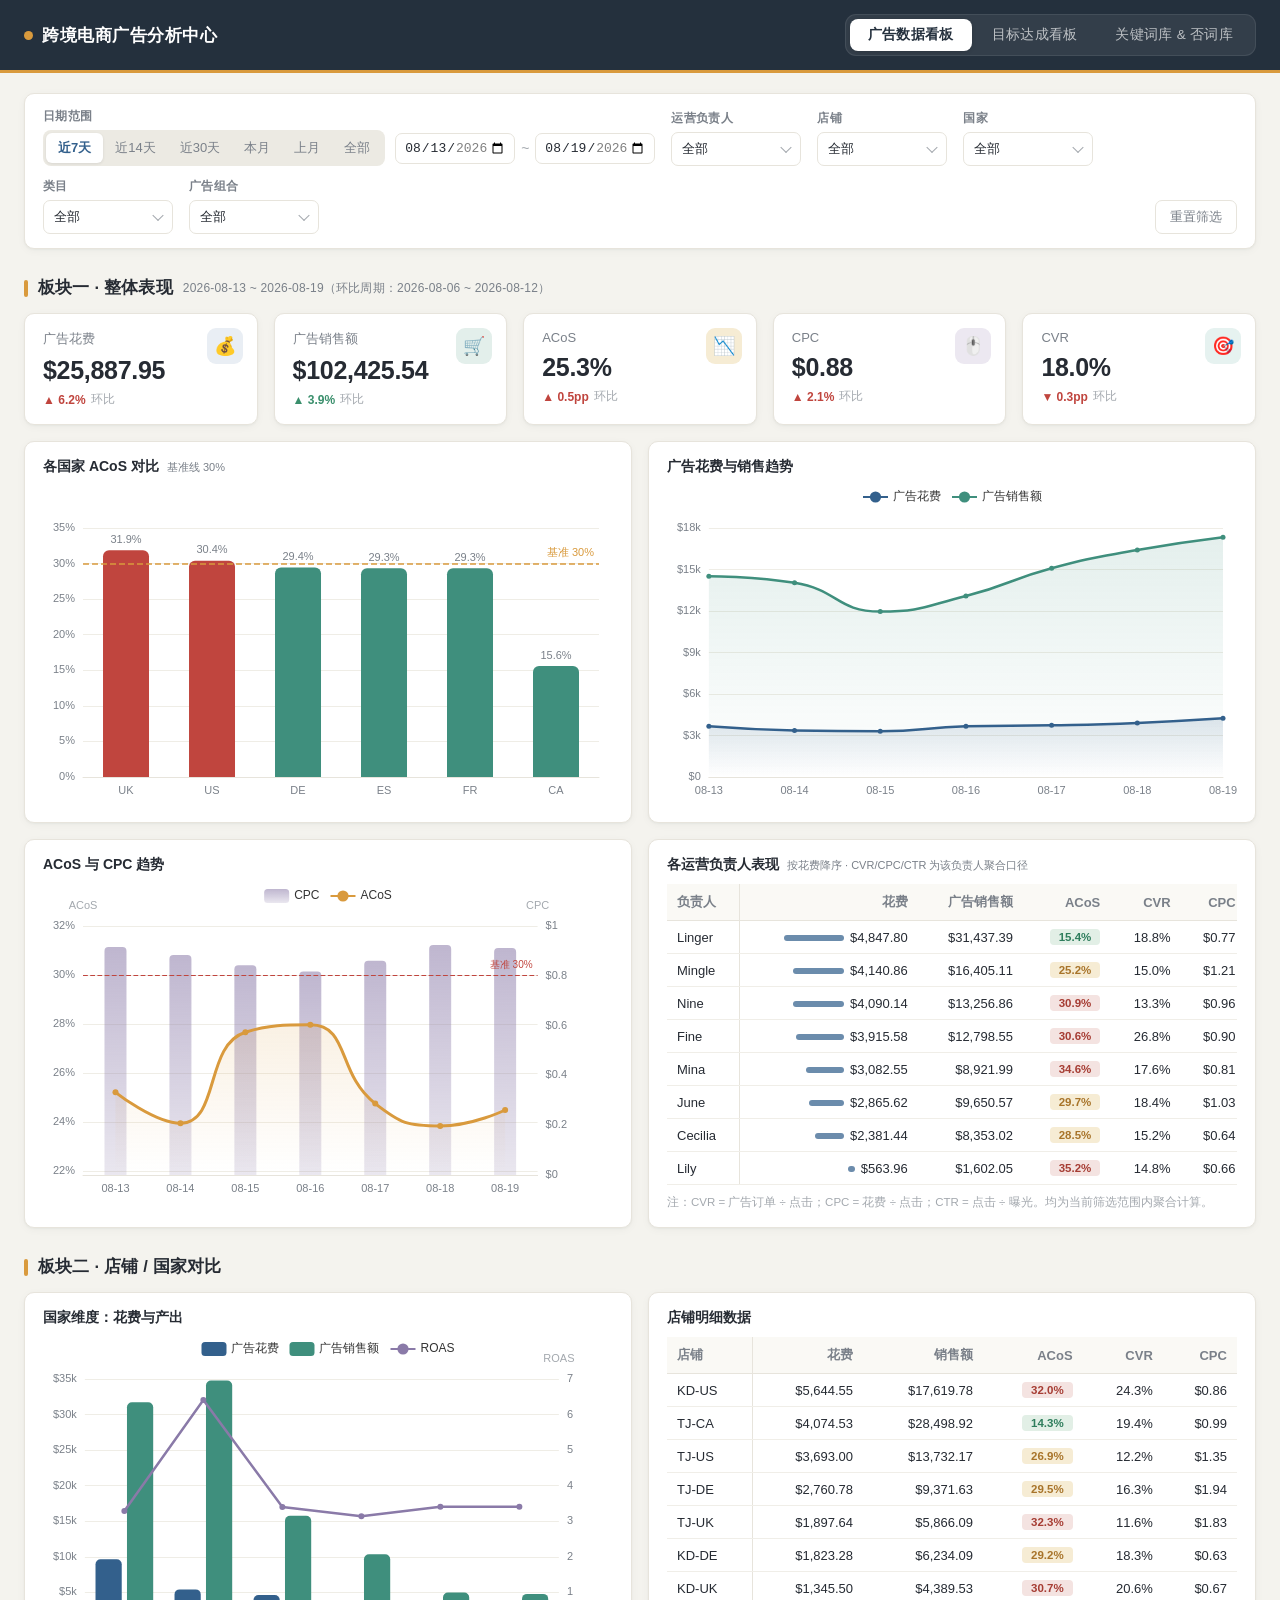
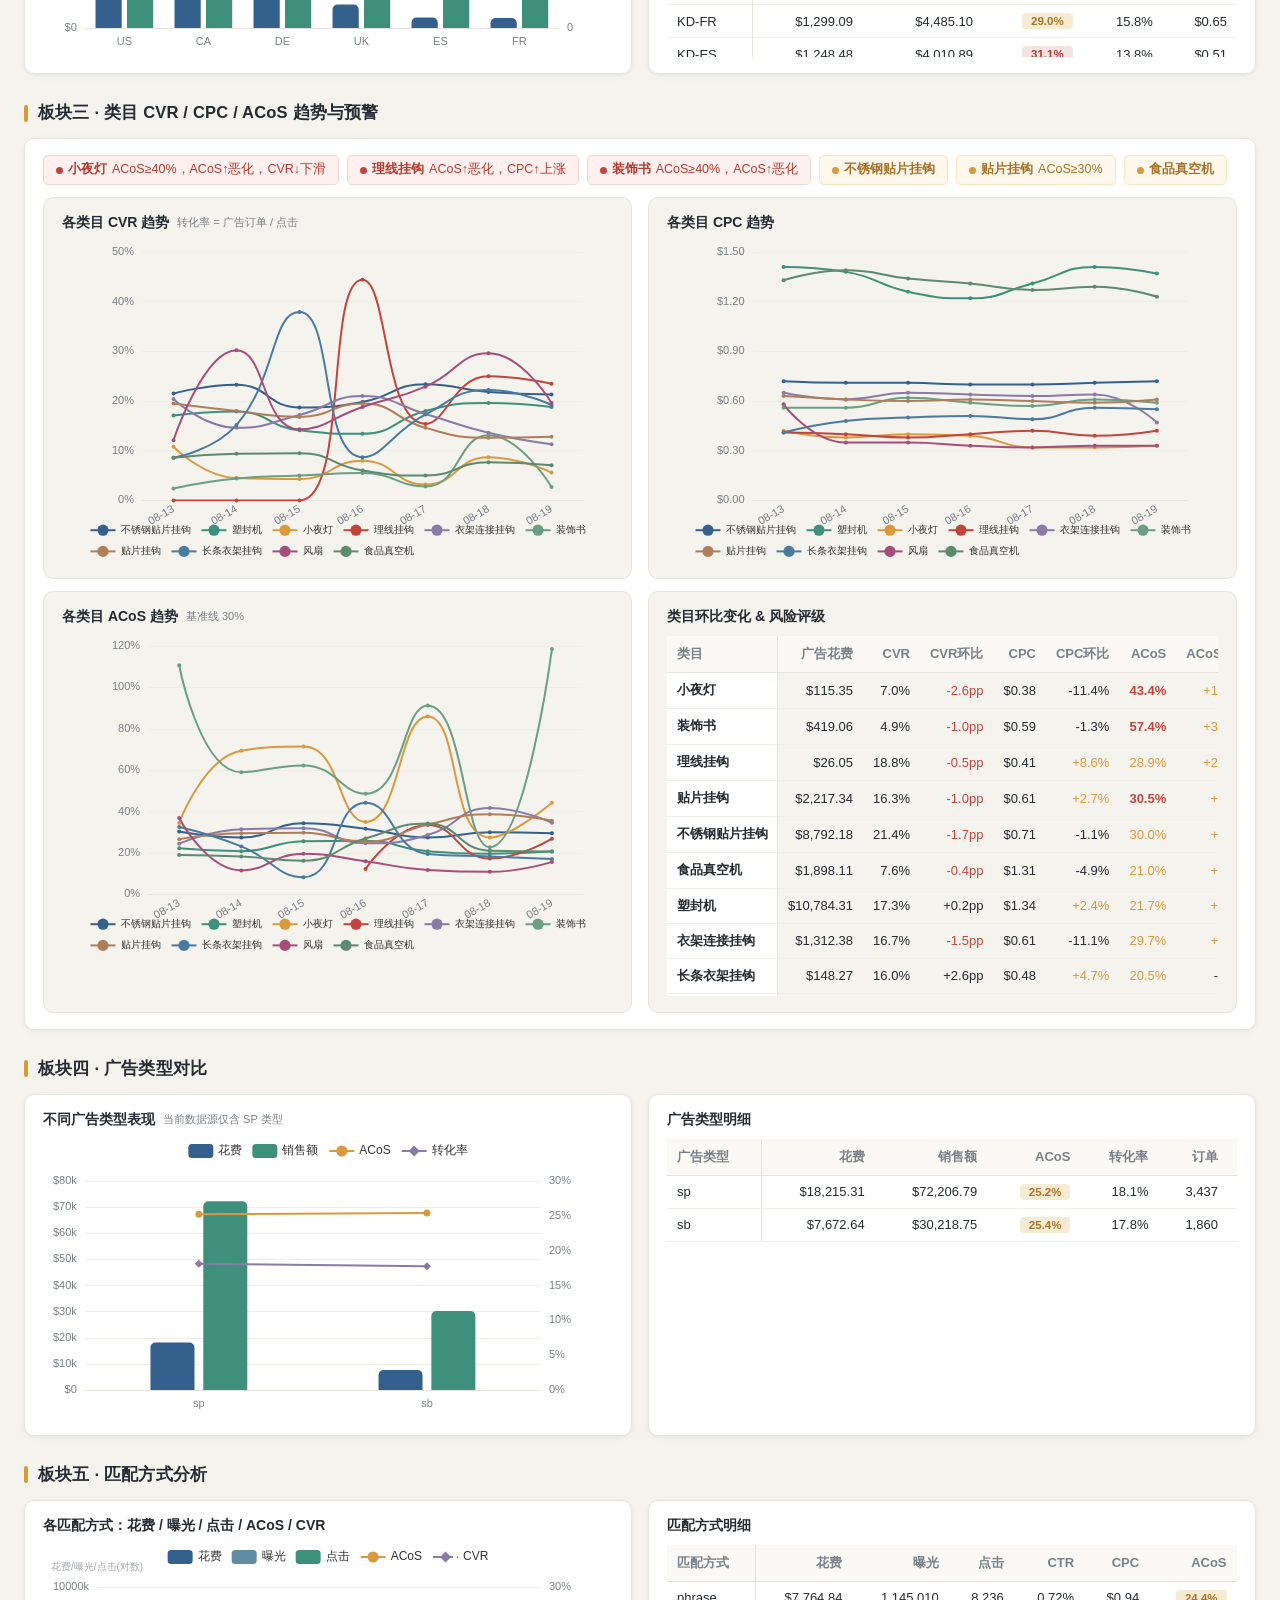
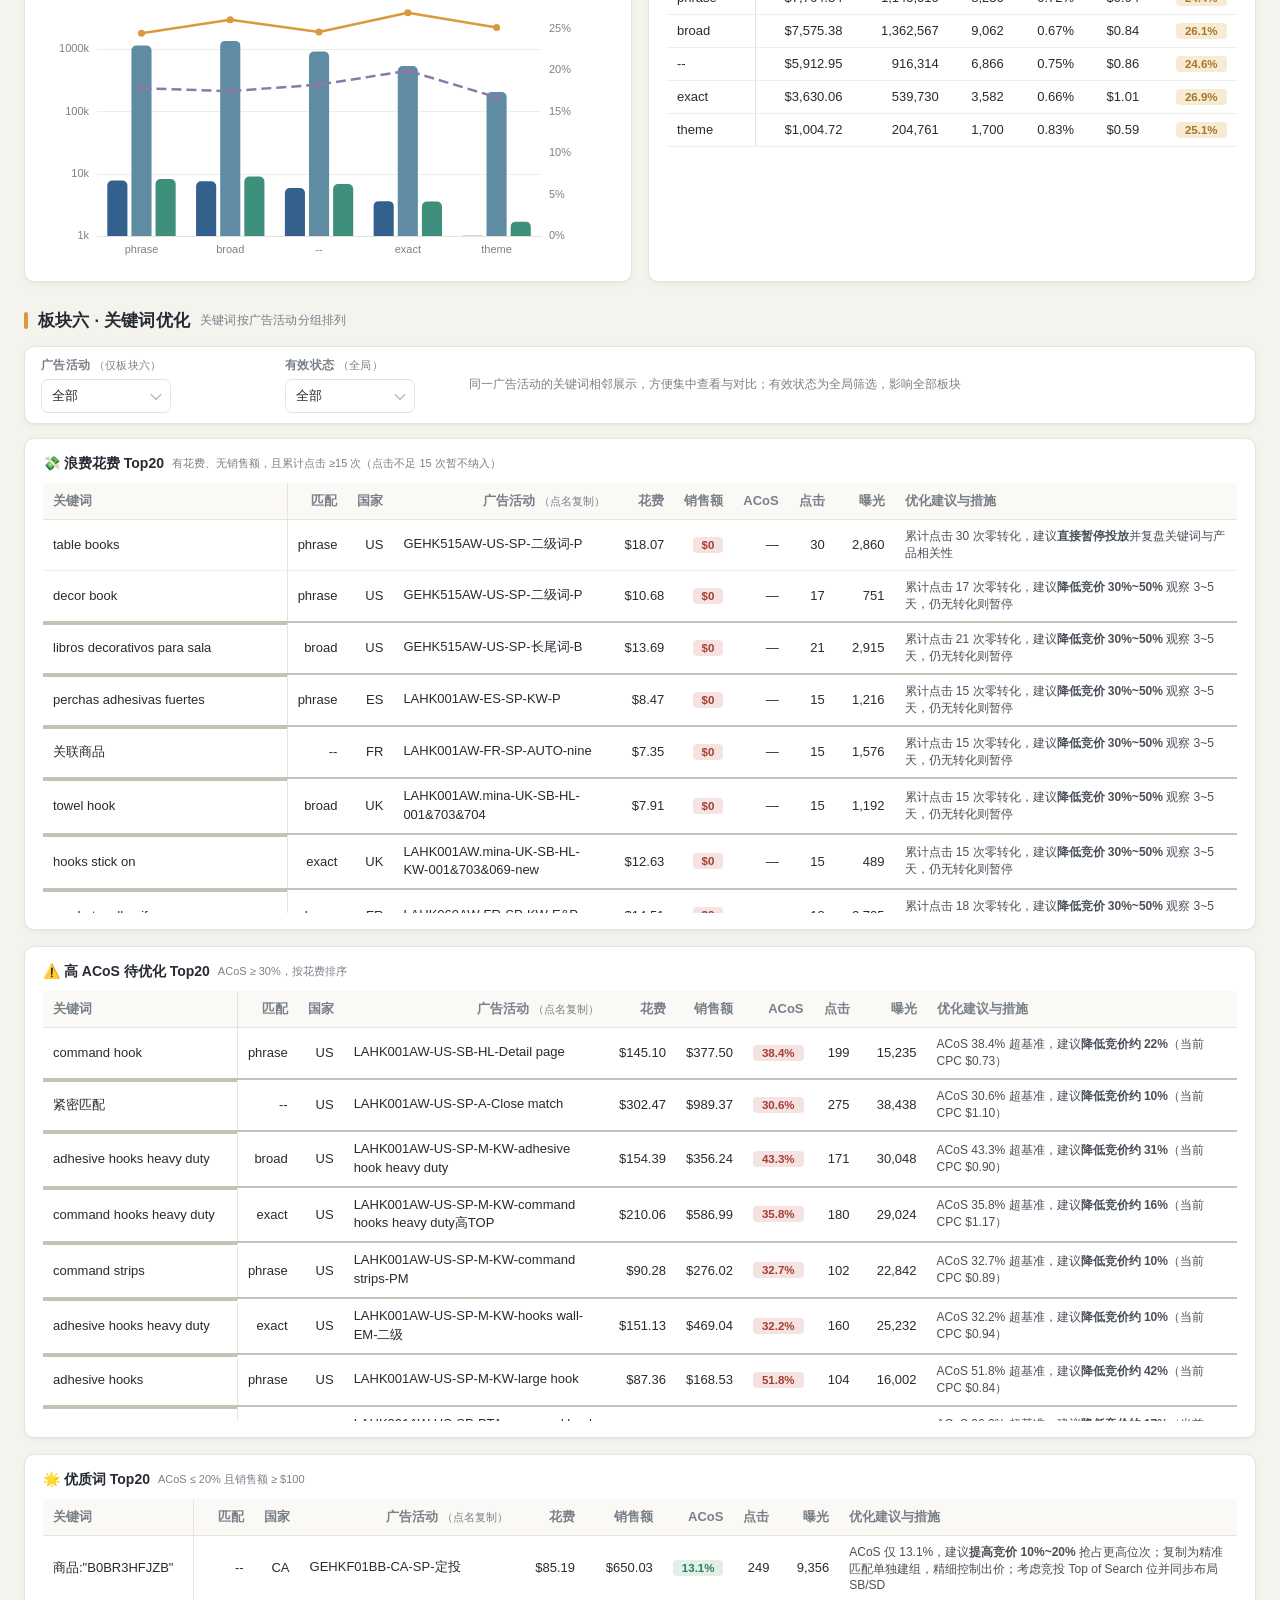
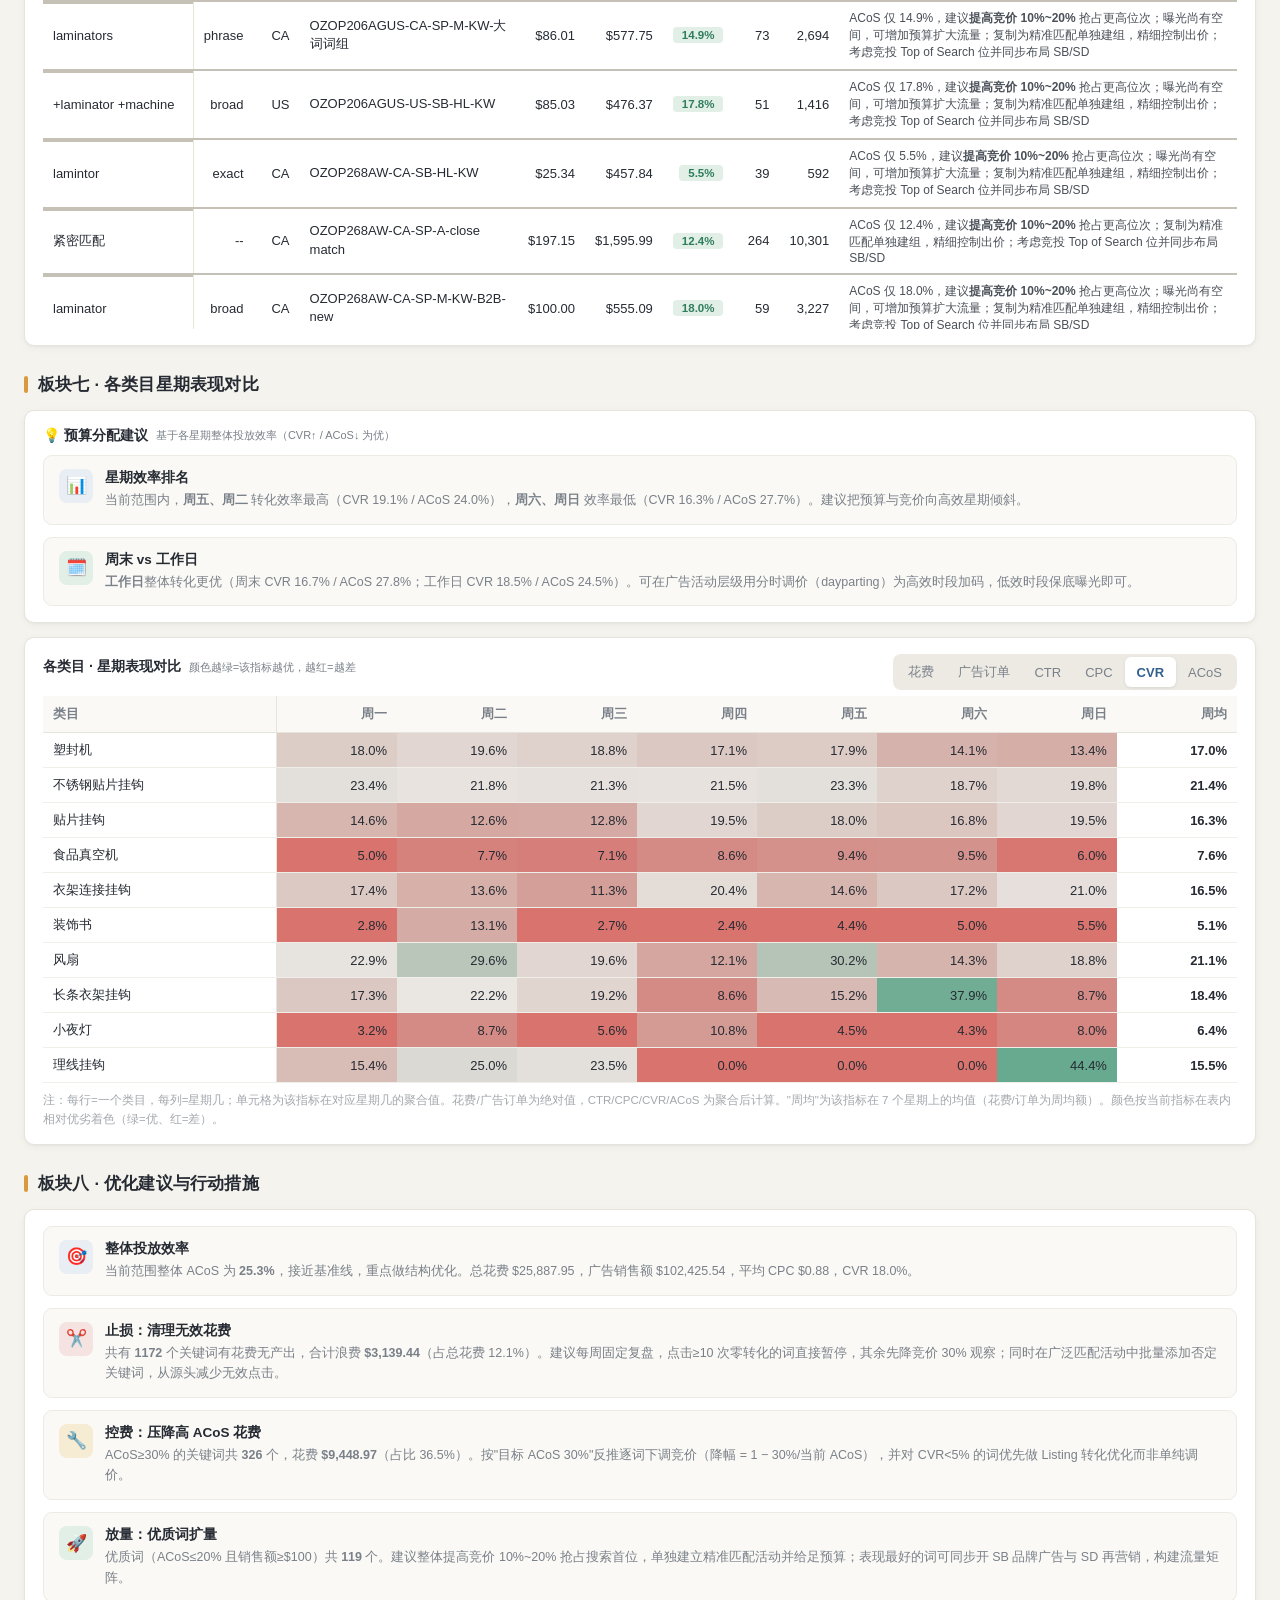
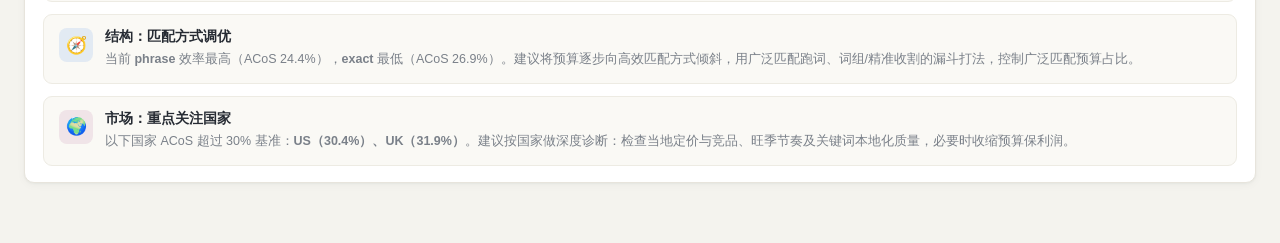
==== commit 69b9dc71: "feat(dashboard): 板块七色块对比增强+周日置末；目标看板模块二费比环比(昨日/上周/4周)+国家下移；版本号 v20260821d2" ====
--- a/llm_dashboard/dashboard/index.html
+++ b/llm_dashboard/dashboard/index.html
@@ -4,7 +4,7 @@
 <meta charset="UTF-8">
 <meta name="viewport" content="width=device-width, initial-scale=1.0">
 <title>广告数据看板 · 跨境电商广告分析</title>
-<link rel="stylesheet" href="assets/common.css?v=20260821d1">
+<link rel="stylesheet" href="assets/common.css?v=20260821d2">
 </head>
 <body>
 <header class="topbar">
@@ -178,8 +178,8 @@
 </div>
 
 <script src="assets/echarts.min.js"></script>
-<script src="data/kw_data.js?v=20260821d1"></script>
-<script src="assets/common.js?v=20260821d1"></script>
-<script src="assets/ads.js?v=20260821d1"></script>
+<script src="data/kw_data.js?v=20260821d2"></script>
+<script src="assets/common.js?v=20260821d2"></script>
+<script src="assets/ads.js?v=20260821d2"></script>
 </body>
 </html>
